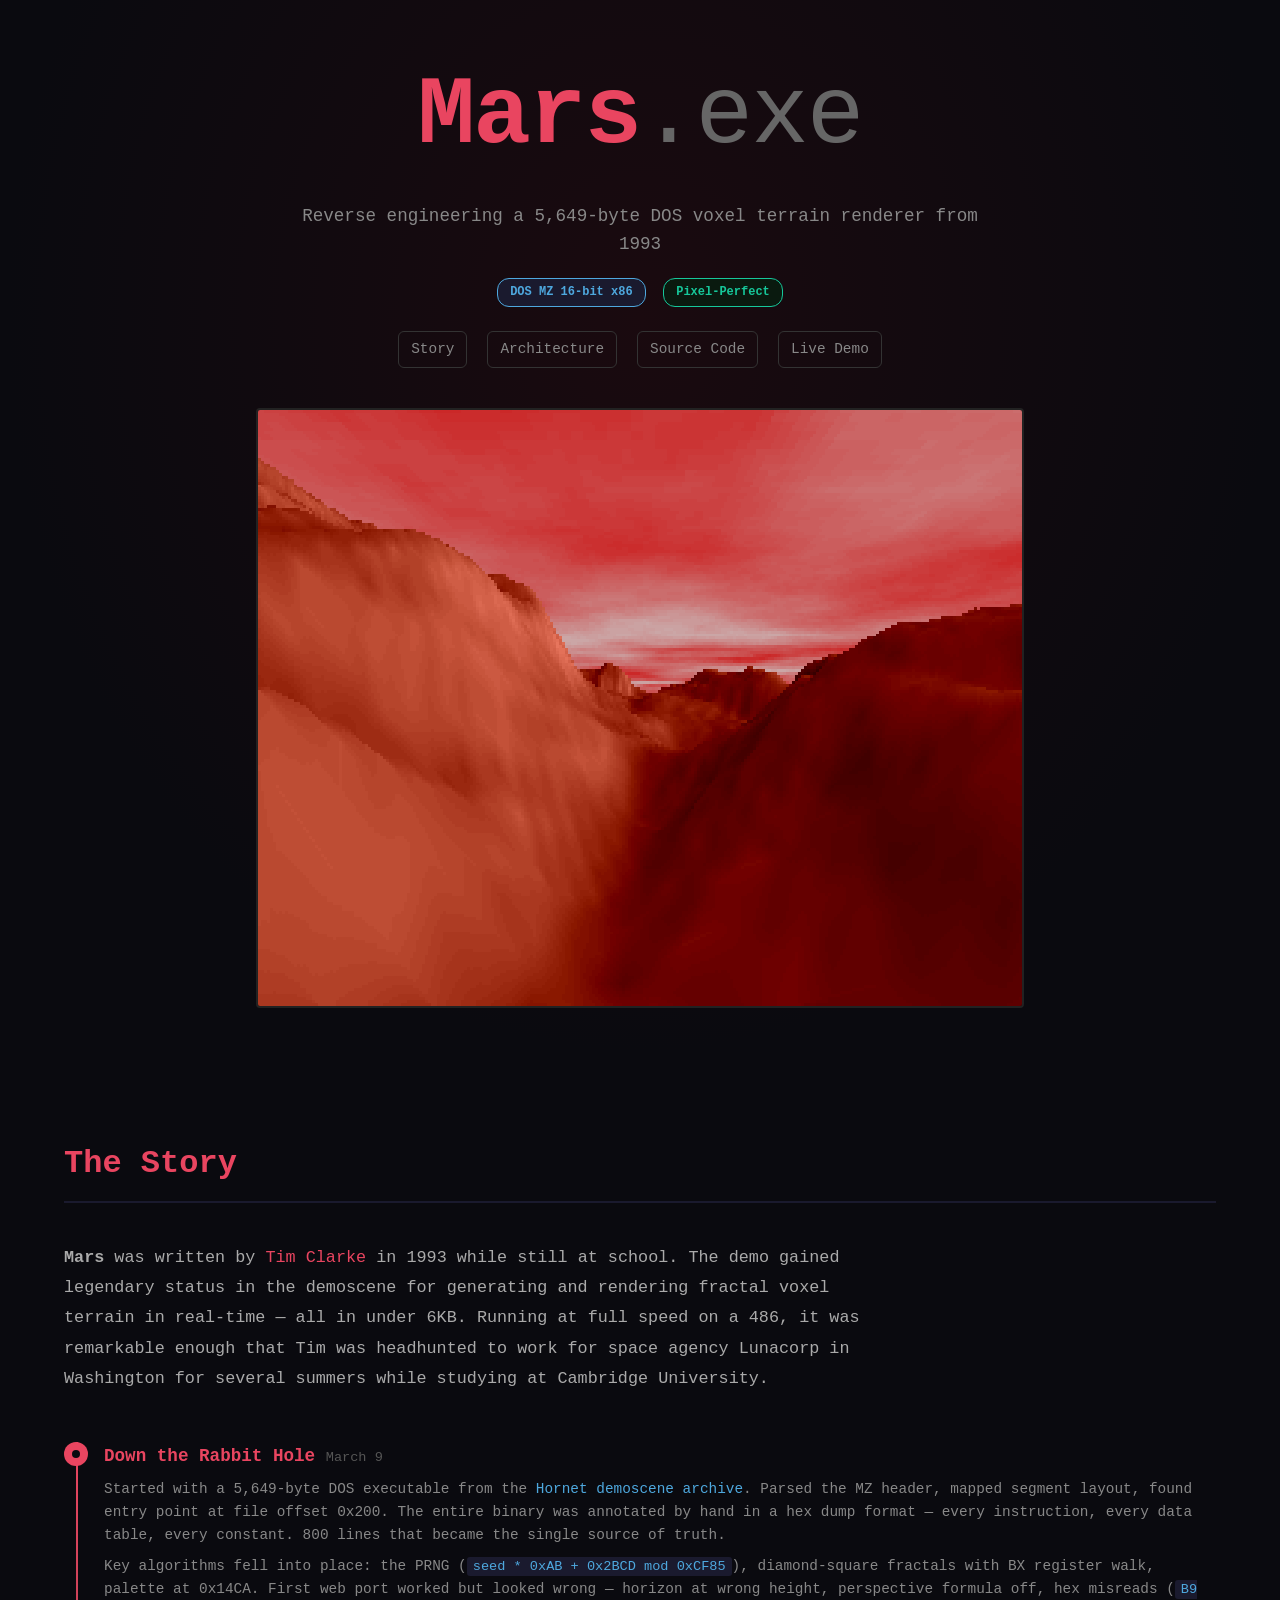
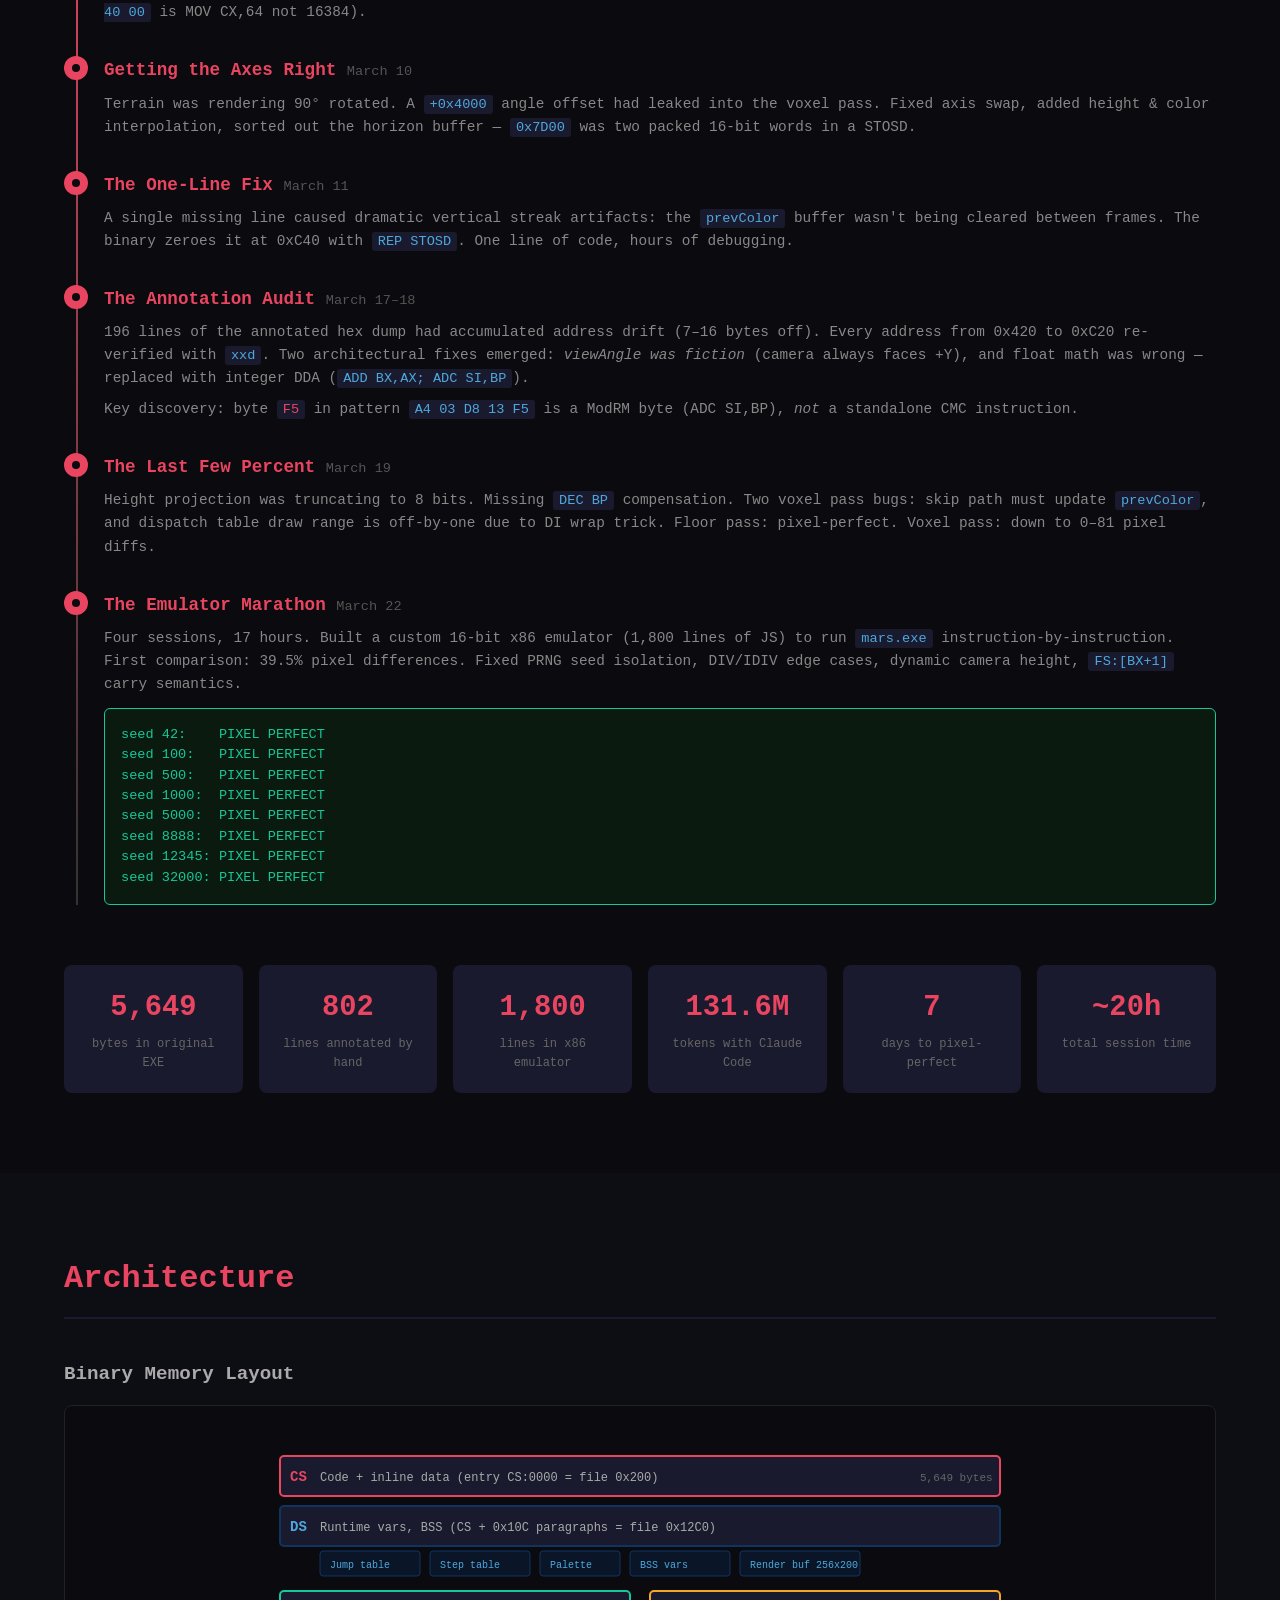
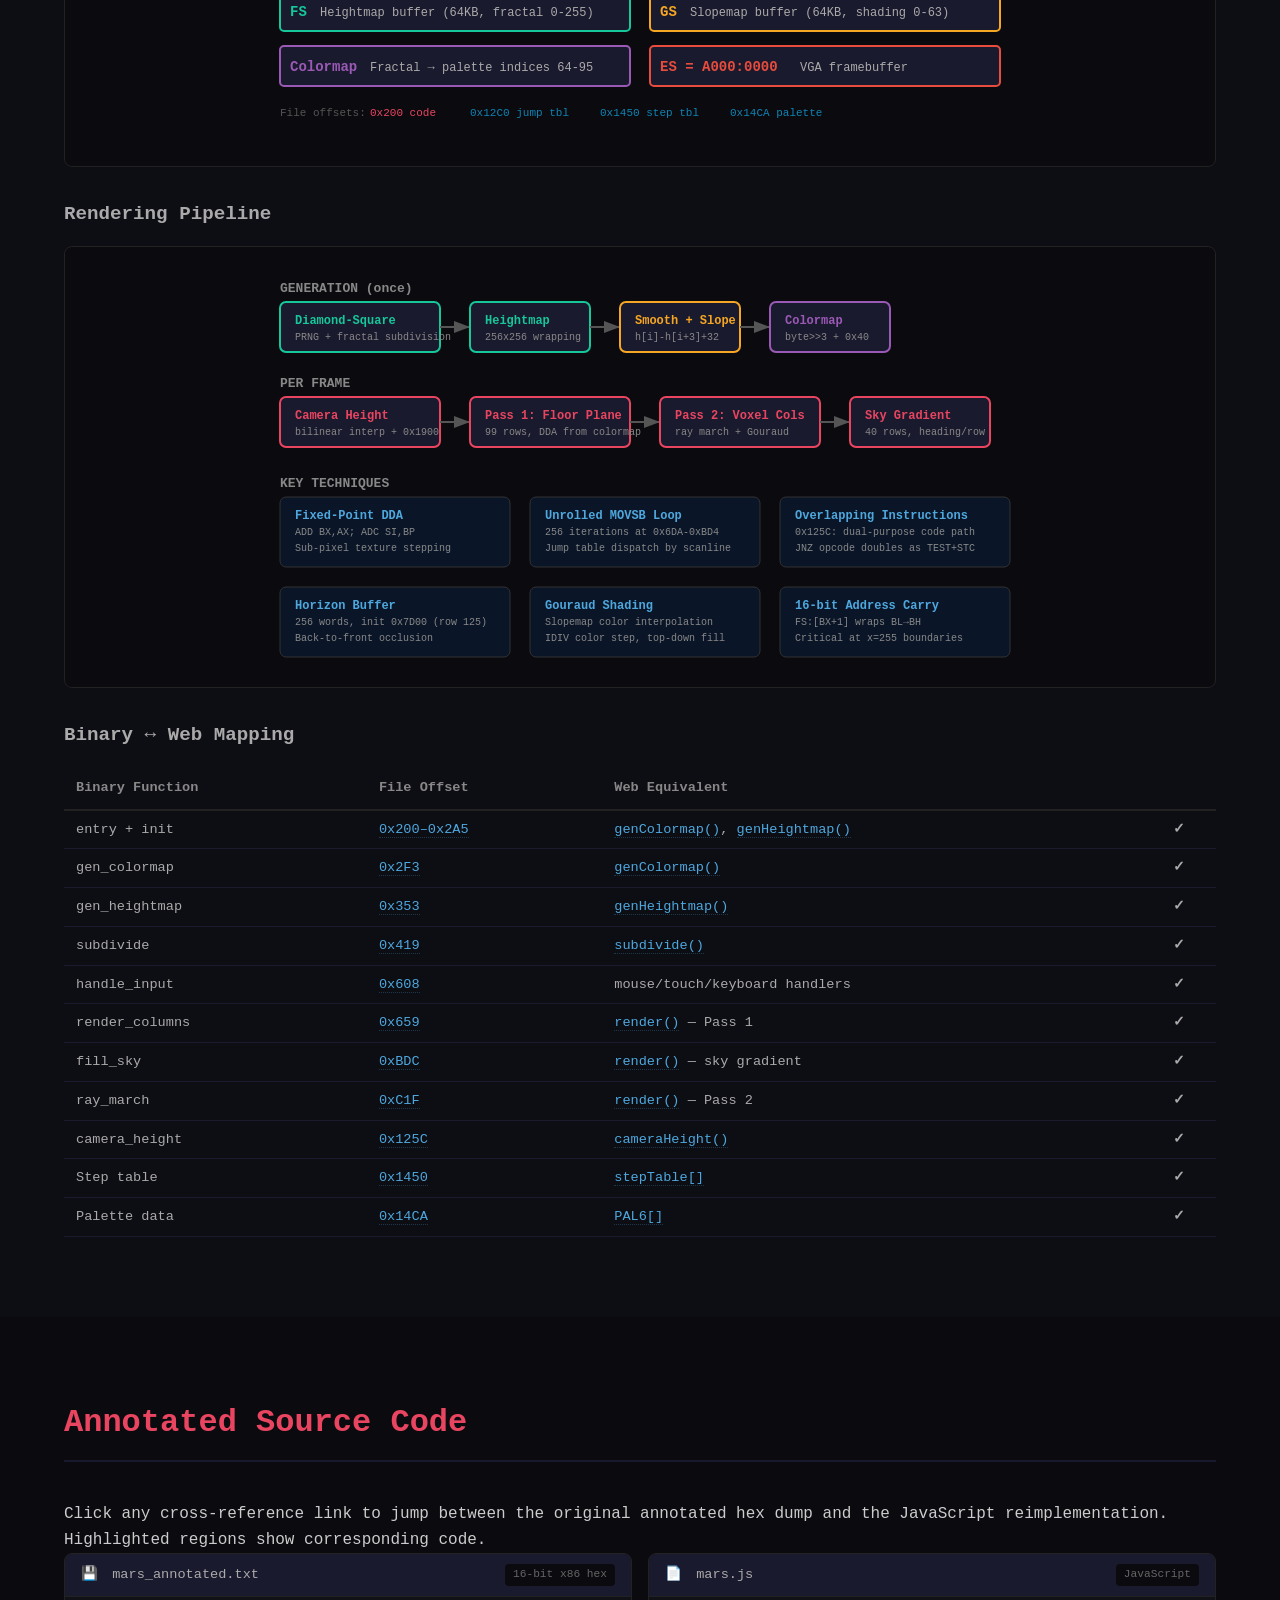
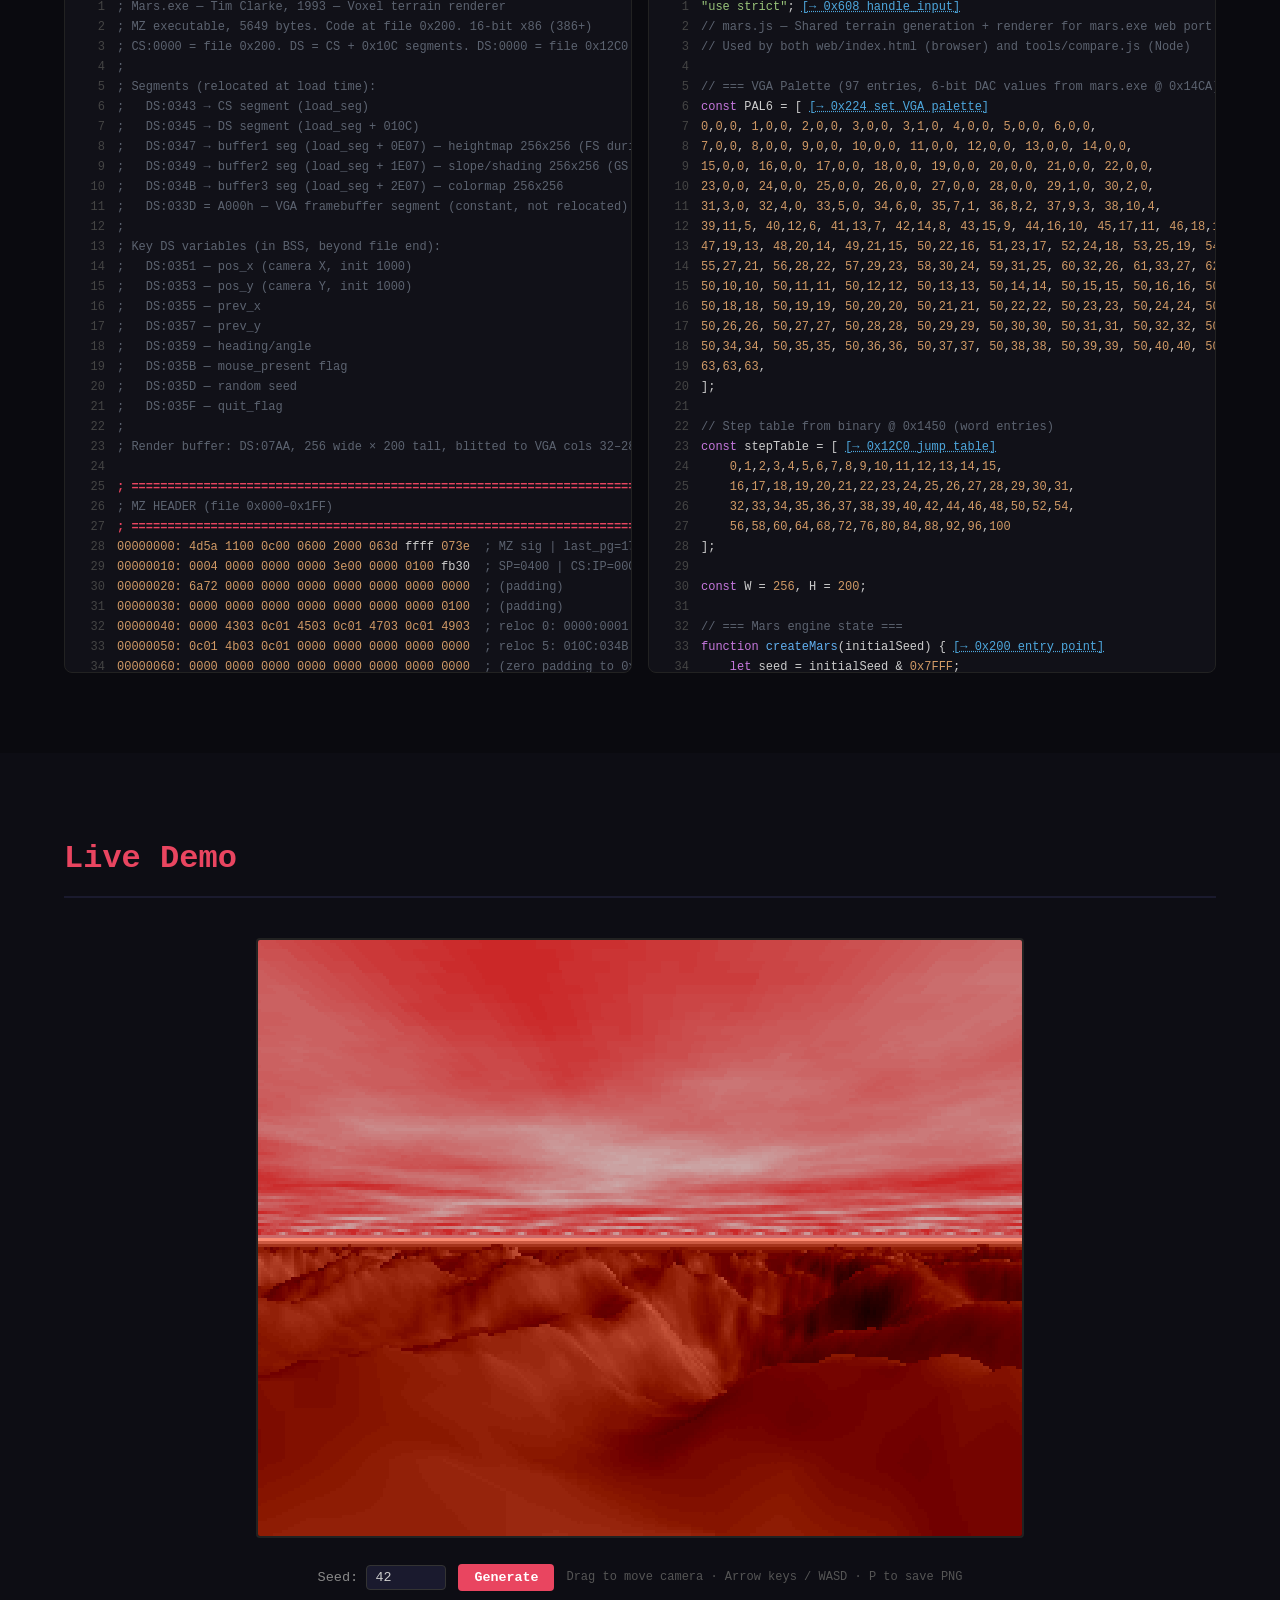
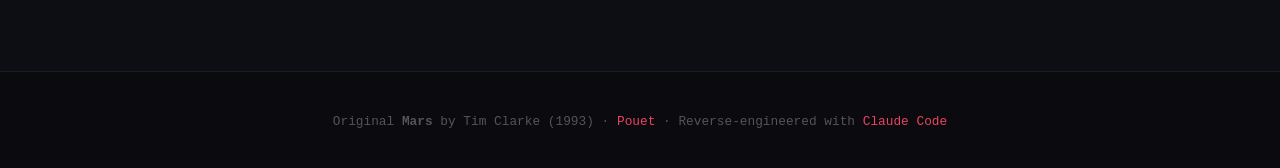
==== site/index.html @ 1be637ba "Add project website with story, architecture diagrams, and cross-referenced source viewer Includes h" ====
<!DOCTYPE html>
<html lang="en">
<head>
<meta charset="utf-8">
<meta name="viewport" content="width=device-width, initial-scale=1">
<title>Mars.exe — Reverse Engineering a 5KB DOS Voxel Renderer</title>
<link rel="stylesheet" href="style.css">
</head>
<body>

<!-- ═══════════════════════════════════════════════════════════════════════ -->
<!-- HERO                                                                    -->
<!-- ═══════════════════════════════════════════════════════════════════════ -->
<header class="hero">
  <div class="hero-inner">
    <h1>Mars<span class="exe">.exe</span></h1>
    <p class="subtitle">Reverse engineering a 5,649-byte DOS voxel terrain renderer from 1993</p>
    <p class="badges">
      <span class="badge badge-dos">DOS MZ 16-bit x86</span>
      <span class="badge badge-ok">Pixel-Perfect</span>
    </p>
    <nav class="hero-nav">
      <a href="#story">Story</a>
      <a href="#architecture">Architecture</a>
      <a href="#source">Source Code</a>
      <a href="#demo">Live Demo</a>
    </nav>
  </div>
  <div class="hero-demo">
    <canvas id="hero-canvas" width="256" height="200"></canvas>
  </div>
</header>

<!-- ═══════════════════════════════════════════════════════════════════════ -->
<!-- STORY                                                                   -->
<!-- ═══════════════════════════════════════════════════════════════════════ -->
<section id="story" class="section">
  <div class="container">
    <h2>The Story</h2>

    <div class="story-intro">
      <p><strong>Mars</strong> was written by <a href="https://www.pouet.net/prod.php?which=4662">Tim Clarke</a> in 1993 while still at school. The demo gained legendary status in the demoscene for generating and rendering fractal voxel terrain in real-time &mdash; all in under 6KB. Running at full speed on a 486, it was remarkable enough that Tim was headhunted to work for space agency Lunacorp in Washington for several summers while studying at Cambridge University.</p>
    </div>

    <div class="timeline">
      <div class="timeline-item">
        <div class="timeline-marker">Day 1</div>
        <div class="timeline-content">
          <h3>Down the Rabbit Hole <span class="date">March 9</span></h3>
          <p>Started with a 5,649-byte DOS executable from the <a href="https://files.scene.org/view/mirrors/hornet/demos/1994/m/mars.zip">Hornet demoscene archive</a>. Parsed the MZ header, mapped segment layout, found entry point at file offset 0x200. The entire binary was annotated by hand in a hex dump format &mdash; every instruction, every data table, every constant. 800 lines that became the single source of truth.</p>
          <p>Key algorithms fell into place: the PRNG (<code>seed * 0xAB + 0x2BCD mod 0xCF85</code>), diamond-square fractals with BX register walk, palette at 0x14CA. First web port worked but looked wrong &mdash; horizon at wrong height, perspective formula off, hex misreads (<code>B9 40 00</code> is MOV CX,64 not 16384).</p>
        </div>
      </div>

      <div class="timeline-item">
        <div class="timeline-marker">Day 2</div>
        <div class="timeline-content">
          <h3>Getting the Axes Right <span class="date">March 10</span></h3>
          <p>Terrain was rendering 90&deg; rotated. A <code>+0x4000</code> angle offset had leaked into the voxel pass. Fixed axis swap, added height &amp; color interpolation, sorted out the horizon buffer &mdash; <code>0x7D00</code> was two packed 16-bit words in a STOSD.</p>
        </div>
      </div>

      <div class="timeline-item">
        <div class="timeline-marker">Day 3</div>
        <div class="timeline-content">
          <h3>The One-Line Fix <span class="date">March 11</span></h3>
          <p>A single missing line caused dramatic vertical streak artifacts: the <code>prevColor</code> buffer wasn't being cleared between frames. The binary zeroes it at 0xC40 with <code>REP STOSD</code>. One line of code, hours of debugging.</p>
        </div>
      </div>

      <div class="timeline-item">
        <div class="timeline-marker">Days 4&ndash;5</div>
        <div class="timeline-content">
          <h3>The Annotation Audit <span class="date">March 17&ndash;18</span></h3>
          <p>196 lines of the annotated hex dump had accumulated address drift (7&ndash;16 bytes off). Every address from 0x420 to 0xC20 re-verified with <code>xxd</code>. Two architectural fixes emerged: <em>viewAngle was fiction</em> (camera always faces +Y), and float math was wrong &mdash; replaced with integer DDA (<code>ADD BX,AX; ADC SI,BP</code>).</p>
          <p>Key discovery: byte <code class="hl">F5</code> in pattern <code>A4 03 D8 13 F5</code> is a ModRM byte (ADC SI,BP), <em>not</em> a standalone CMC instruction.</p>
        </div>
      </div>

      <div class="timeline-item">
        <div class="timeline-marker">Day 6</div>
        <div class="timeline-content">
          <h3>The Last Few Percent <span class="date">March 19</span></h3>
          <p>Height projection was truncating to 8 bits. Missing <code>DEC BP</code> compensation. Two voxel pass bugs: skip path must update <code>prevColor</code>, and dispatch table draw range is off-by-one due to DI wrap trick. Floor pass: pixel-perfect. Voxel pass: down to 0&ndash;81 pixel diffs.</p>
        </div>
      </div>

      <div class="timeline-item">
        <div class="timeline-marker">Day 7</div>
        <div class="timeline-content">
          <h3>The Emulator Marathon <span class="date">March 22</span></h3>
          <p>Four sessions, 17 hours. Built a custom 16-bit x86 emulator (1,800 lines of JS) to run <code>mars.exe</code> instruction-by-instruction. First comparison: 39.5% pixel differences. Fixed PRNG seed isolation, DIV/IDIV edge cases, dynamic camera height, <code>FS:[BX+1]</code> carry semantics.</p>
          <div class="result-box">
            <pre>seed 42:    PIXEL PERFECT
seed 100:   PIXEL PERFECT
seed 500:   PIXEL PERFECT
seed 1000:  PIXEL PERFECT
seed 5000:  PIXEL PERFECT
seed 8888:  PIXEL PERFECT
seed 12345: PIXEL PERFECT
seed 32000: PIXEL PERFECT</pre>
          </div>
        </div>
      </div>
    </div>

    <div class="stats-grid">
      <div class="stat">
        <div class="stat-value">5,649</div>
        <div class="stat-label">bytes in original EXE</div>
      </div>
      <div class="stat">
        <div class="stat-value">802</div>
        <div class="stat-label">lines annotated by hand</div>
      </div>
      <div class="stat">
        <div class="stat-value">1,800</div>
        <div class="stat-label">lines in x86 emulator</div>
      </div>
      <div class="stat">
        <div class="stat-value">131.6M</div>
        <div class="stat-label">tokens with Claude Code</div>
      </div>
      <div class="stat">
        <div class="stat-value">7</div>
        <div class="stat-label">days to pixel-perfect</div>
      </div>
      <div class="stat">
        <div class="stat-value">~20h</div>
        <div class="stat-label">total session time</div>
      </div>
    </div>
  </div>
</section>

<!-- ═══════════════════════════════════════════════════════════════════════ -->
<!-- ARCHITECTURE                                                            -->
<!-- ═══════════════════════════════════════════════════════════════════════ -->
<section id="architecture" class="section section-dark">
  <div class="container">
    <h2>Architecture</h2>

    <!-- Memory layout diagram -->
    <h3>Binary Memory Layout</h3>
    <div class="diagram-wrap">
      <svg viewBox="0 0 800 320" class="diagram" xmlns="http://www.w3.org/2000/svg">
        <!-- Background -->
        <rect x="0" y="0" width="800" height="320" fill="none"/>

        <!-- Segments -->
        <rect x="40" y="30" width="720" height="40" rx="4" fill="#1a1a2e" stroke="#e94560" stroke-width="2"/>
        <text x="50" y="55" fill="#e94560" font-size="14" font-weight="bold">CS</text>
        <text x="80" y="55" fill="#aaa" font-size="12">Code + inline data (entry CS:0000 = file 0x200)</text>
        <text x="680" y="55" fill="#666" font-size="11">5,649 bytes</text>

        <rect x="40" y="80" width="720" height="40" rx="4" fill="#1a1a2e" stroke="#0f3460" stroke-width="2"/>
        <text x="50" y="105" fill="#4ea8de" font-size="14" font-weight="bold">DS</text>
        <text x="80" y="105" fill="#aaa" font-size="12">Runtime vars, BSS (CS + 0x10C paragraphs = file 0x12C0)</text>

        <!-- DS sub-regions -->
        <rect x="80" y="125" width="100" height="25" rx="3" fill="#0a1628" stroke="#0f3460" stroke-width="1"/>
        <text x="90" y="142" fill="#4ea8de" font-size="10">Jump table</text>
        <rect x="190" y="125" width="100" height="25" rx="3" fill="#0a1628" stroke="#0f3460" stroke-width="1"/>
        <text x="200" y="142" fill="#4ea8de" font-size="10">Step table</text>
        <rect x="300" y="125" width="80" height="25" rx="3" fill="#0a1628" stroke="#0f3460" stroke-width="1"/>
        <text x="310" y="142" fill="#4ea8de" font-size="10">Palette</text>
        <rect x="390" y="125" width="100" height="25" rx="3" fill="#0a1628" stroke="#0f3460" stroke-width="1"/>
        <text x="400" y="142" fill="#4ea8de" font-size="10">BSS vars</text>
        <rect x="500" y="125" width="120" height="25" rx="3" fill="#0a1628" stroke="#0f3460" stroke-width="1"/>
        <text x="510" y="142" fill="#4ea8de" font-size="10">Render buf 256x200</text>

        <rect x="40" y="165" width="350" height="40" rx="4" fill="#1a1a2e" stroke="#16c79a" stroke-width="2"/>
        <text x="50" y="190" fill="#16c79a" font-size="14" font-weight="bold">FS</text>
        <text x="80" y="190" fill="#aaa" font-size="12">Heightmap buffer (64KB, fractal 0-255)</text>

        <rect x="410" y="165" width="350" height="40" rx="4" fill="#1a1a2e" stroke="#f5a623" stroke-width="2"/>
        <text x="420" y="190" fill="#f5a623" font-size="14" font-weight="bold">GS</text>
        <text x="450" y="190" fill="#aaa" font-size="12">Slopemap buffer (64KB, shading 0-63)</text>

        <rect x="40" y="220" width="350" height="40" rx="4" fill="#1a1a2e" stroke="#9b59b6" stroke-width="2"/>
        <text x="50" y="245" fill="#9b59b6" font-size="14" font-weight="bold">Colormap</text>
        <text x="130" y="245" fill="#aaa" font-size="12">Fractal &rarr; palette indices 64-95</text>

        <rect x="410" y="220" width="350" height="40" rx="4" fill="#1a1a2e" stroke="#e74c3c" stroke-width="2"/>
        <text x="420" y="245" fill="#e74c3c" font-size="14" font-weight="bold">ES = A000:0000</text>
        <text x="560" y="245" fill="#aaa" font-size="12">VGA framebuffer</text>

        <!-- File offsets -->
        <text x="40" y="290" fill="#555" font-size="11">File offsets:</text>
        <text x="130" y="290" fill="#e94560" font-size="11">0x200 code</text>
        <text x="230" y="290" fill="#0f84b4" font-size="11">0x12C0 jump tbl</text>
        <text x="360" y="290" fill="#0f84b4" font-size="11">0x1450 step tbl</text>
        <text x="490" y="290" fill="#0f84b4" font-size="11">0x14CA palette</text>
      </svg>
    </div>

    <!-- Rendering pipeline -->
    <h3>Rendering Pipeline</h3>
    <div class="diagram-wrap">
      <svg viewBox="0 0 800 400" class="diagram" xmlns="http://www.w3.org/2000/svg">
        <!-- Generation phase -->
        <text x="40" y="25" fill="#888" font-size="13" font-weight="bold">GENERATION (once)</text>

        <rect x="40" y="35" width="160" height="50" rx="6" fill="#1a1a2e" stroke="#16c79a" stroke-width="2"/>
        <text x="55" y="57" fill="#16c79a" font-size="12" font-weight="bold">Diamond-Square</text>
        <text x="55" y="73" fill="#888" font-size="10">PRNG + fractal subdivision</text>

        <line x1="200" y1="60" x2="230" y2="60" stroke="#555" stroke-width="2" marker-end="url(#arrow)"/>

        <rect x="230" y="35" width="120" height="50" rx="6" fill="#1a1a2e" stroke="#16c79a" stroke-width="2"/>
        <text x="245" y="57" fill="#16c79a" font-size="12" font-weight="bold">Heightmap</text>
        <text x="245" y="73" fill="#888" font-size="10">256x256 wrapping</text>

        <line x1="350" y1="60" x2="380" y2="60" stroke="#555" stroke-width="2" marker-end="url(#arrow)"/>

        <rect x="380" y="35" width="120" height="50" rx="6" fill="#1a1a2e" stroke="#f5a623" stroke-width="2"/>
        <text x="395" y="57" fill="#f5a623" font-size="12" font-weight="bold">Smooth + Slope</text>
        <text x="395" y="73" fill="#888" font-size="10">h[i]-h[i+3]+32</text>

        <line x1="500" y1="60" x2="530" y2="60" stroke="#555" stroke-width="2" marker-end="url(#arrow)"/>

        <rect x="530" y="35" width="120" height="50" rx="6" fill="#1a1a2e" stroke="#9b59b6" stroke-width="2"/>
        <text x="545" y="57" fill="#9b59b6" font-size="12" font-weight="bold">Colormap</text>
        <text x="545" y="73" fill="#888" font-size="10">byte>>3 + 0x40</text>

        <!-- Per-frame phase -->
        <text x="40" y="120" fill="#888" font-size="13" font-weight="bold">PER FRAME</text>

        <!-- Camera height -->
        <rect x="40" y="130" width="160" height="50" rx="6" fill="#1a1a2e" stroke="#e94560" stroke-width="2"/>
        <a href="#src-exe-0x125C"><text x="55" y="152" fill="#e94560" font-size="12" font-weight="bold">Camera Height</text></a>
        <text x="55" y="168" fill="#888" font-size="10">bilinear interp + 0x1900</text>

        <line x1="200" y1="155" x2="230" y2="155" stroke="#555" stroke-width="2" marker-end="url(#arrow)"/>

        <!-- Pass 1 -->
        <rect x="230" y="130" width="160" height="50" rx="6" fill="#1a1a2e" stroke="#e94560" stroke-width="2"/>
        <a href="#src-exe-0x659"><text x="245" y="152" fill="#e94560" font-size="12" font-weight="bold">Pass 1: Floor Plane</text></a>
        <text x="245" y="168" fill="#888" font-size="10">99 rows, DDA from colormap</text>

        <line x1="390" y1="155" x2="420" y2="155" stroke="#555" stroke-width="2" marker-end="url(#arrow)"/>

        <!-- Pass 2 -->
        <rect x="420" y="130" width="160" height="50" rx="6" fill="#1a1a2e" stroke="#e94560" stroke-width="2"/>
        <a href="#src-exe-0xC1F"><text x="435" y="152" fill="#e94560" font-size="12" font-weight="bold">Pass 2: Voxel Cols</text></a>
        <text x="435" y="168" fill="#888" font-size="10">ray march + Gouraud</text>

        <line x1="580" y1="155" x2="610" y2="155" stroke="#555" stroke-width="2" marker-end="url(#arrow)"/>

        <!-- Sky -->
        <rect x="610" y="130" width="140" height="50" rx="6" fill="#1a1a2e" stroke="#e94560" stroke-width="2"/>
        <a href="#src-exe-0xBDC"><text x="625" y="152" fill="#e94560" font-size="12" font-weight="bold">Sky Gradient</text></a>
        <text x="625" y="168" fill="#888" font-size="10">40 rows, heading/row</text>

        <!-- Detail boxes -->
        <text x="40" y="220" fill="#888" font-size="13" font-weight="bold">KEY TECHNIQUES</text>

        <rect x="40" y="230" width="230" height="70" rx="6" fill="#0a1628" stroke="#333" stroke-width="1"/>
        <text x="55" y="252" fill="#4ea8de" font-size="12" font-weight="bold">Fixed-Point DDA</text>
        <text x="55" y="268" fill="#888" font-size="10">ADD BX,AX; ADC SI,BP</text>
        <text x="55" y="284" fill="#888" font-size="10">Sub-pixel texture stepping</text>

        <rect x="290" y="230" width="230" height="70" rx="6" fill="#0a1628" stroke="#333" stroke-width="1"/>
        <text x="305" y="252" fill="#4ea8de" font-size="12" font-weight="bold">Unrolled MOVSB Loop</text>
        <text x="305" y="268" fill="#888" font-size="10">256 iterations at 0x6DA-0xBD4</text>
        <text x="305" y="284" fill="#888" font-size="10">Jump table dispatch by scanline</text>

        <rect x="540" y="230" width="230" height="70" rx="6" fill="#0a1628" stroke="#333" stroke-width="1"/>
        <text x="555" y="252" fill="#4ea8de" font-size="12" font-weight="bold">Overlapping Instructions</text>
        <text x="555" y="268" fill="#888" font-size="10">0x125C: dual-purpose code path</text>
        <text x="555" y="284" fill="#888" font-size="10">JNZ opcode doubles as TEST+STC</text>

        <rect x="40" y="320" width="230" height="70" rx="6" fill="#0a1628" stroke="#333" stroke-width="1"/>
        <text x="55" y="342" fill="#4ea8de" font-size="12" font-weight="bold">Horizon Buffer</text>
        <text x="55" y="358" fill="#888" font-size="10">256 words, init 0x7D00 (row 125)</text>
        <text x="55" y="374" fill="#888" font-size="10">Back-to-front occlusion</text>

        <rect x="290" y="320" width="230" height="70" rx="6" fill="#0a1628" stroke="#333" stroke-width="1"/>
        <text x="305" y="342" fill="#4ea8de" font-size="12" font-weight="bold">Gouraud Shading</text>
        <text x="305" y="358" fill="#888" font-size="10">Slopemap color interpolation</text>
        <text x="305" y="374" fill="#888" font-size="10">IDIV color step, top-down fill</text>

        <rect x="540" y="320" width="230" height="70" rx="6" fill="#0a1628" stroke="#333" stroke-width="1"/>
        <text x="555" y="342" fill="#4ea8de" font-size="12" font-weight="bold">16-bit Address Carry</text>
        <text x="555" y="358" fill="#888" font-size="10">FS:[BX+1] wraps BL&rarr;BH</text>
        <text x="555" y="374" fill="#888" font-size="10">Critical at x=255 boundaries</text>

        <!-- Arrow marker -->
        <defs>
          <marker id="arrow" markerWidth="8" markerHeight="6" refX="8" refY="3" orient="auto">
            <path d="M0,0 L8,3 L0,6" fill="#555"/>
          </marker>
        </defs>
      </svg>
    </div>

    <!-- Binary/Web mapping table -->
    <h3>Binary &harr; Web Mapping</h3>
    <table class="mapping-table">
      <thead>
        <tr><th>Binary Function</th><th>File Offset</th><th>Web Equivalent</th><th></th></tr>
      </thead>
      <tbody>
        <tr>
          <td>entry + init</td>
          <td><a href="#src-exe-0x200" class="xref">0x200&ndash;0x2A5</a></td>
          <td><a href="#src-js-genColormap" class="xref">genColormap()</a>, <a href="#src-js-genHeightmap" class="xref">genHeightmap()</a></td>
          <td class="match">&#10003;</td>
        </tr>
        <tr>
          <td>gen_colormap</td>
          <td><a href="#src-exe-0x2F3" class="xref">0x2F3</a></td>
          <td><a href="#src-js-genColormap" class="xref">genColormap()</a></td>
          <td class="match">&#10003;</td>
        </tr>
        <tr>
          <td>gen_heightmap</td>
          <td><a href="#src-exe-0x353" class="xref">0x353</a></td>
          <td><a href="#src-js-genHeightmap" class="xref">genHeightmap()</a></td>
          <td class="match">&#10003;</td>
        </tr>
        <tr>
          <td>subdivide</td>
          <td><a href="#src-exe-0x419" class="xref">0x419</a></td>
          <td><a href="#src-js-subdivide" class="xref">subdivide()</a></td>
          <td class="match">&#10003;</td>
        </tr>
        <tr>
          <td>handle_input</td>
          <td><a href="#src-exe-0x608" class="xref">0x608</a></td>
          <td>mouse/touch/keyboard handlers</td>
          <td class="match">&#10003;</td>
        </tr>
        <tr>
          <td>render_columns</td>
          <td><a href="#src-exe-0x659" class="xref">0x659</a></td>
          <td><a href="#src-js-render" class="xref">render()</a> &mdash; Pass 1</td>
          <td class="match">&#10003;</td>
        </tr>
        <tr>
          <td>fill_sky</td>
          <td><a href="#src-exe-0xBDC" class="xref">0xBDC</a></td>
          <td><a href="#src-js-render" class="xref">render()</a> &mdash; sky gradient</td>
          <td class="match">&#10003;</td>
        </tr>
        <tr>
          <td>ray_march</td>
          <td><a href="#src-exe-0xC1F" class="xref">0xC1F</a></td>
          <td><a href="#src-js-render" class="xref">render()</a> &mdash; Pass 2</td>
          <td class="match">&#10003;</td>
        </tr>
        <tr>
          <td>camera_height</td>
          <td><a href="#src-exe-0x125C" class="xref">0x125C</a></td>
          <td><a href="#src-js-cameraHeight" class="xref">cameraHeight()</a></td>
          <td class="match">&#10003;</td>
        </tr>
        <tr>
          <td>Step table</td>
          <td><a href="#src-exe-0x1450" class="xref">0x1450</a></td>
          <td><a href="#src-js-stepTable" class="xref">stepTable[]</a></td>
          <td class="match">&#10003;</td>
        </tr>
        <tr>
          <td>Palette data</td>
          <td><a href="#src-exe-0x14CA" class="xref">0x14CA</a></td>
          <td><a href="#src-js-PAL6" class="xref">PAL6[]</a></td>
          <td class="match">&#10003;</td>
        </tr>
      </tbody>
    </table>
  </div>
</section>

<!-- ═══════════════════════════════════════════════════════════════════════ -->
<!-- SOURCE CODE                                                             -->
<!-- ═══════════════════════════════════════════════════════════════════════ -->
<section id="source" class="section">
  <div class="container">
    <h2>Annotated Source Code</h2>
    <p class="source-intro">Click any cross-reference link to jump between the original annotated hex dump and the JavaScript reimplementation. Highlighted regions show corresponding code.</p>

    <div class="source-panels">
      <!-- Left: EXE hex dump -->
      <div class="source-panel" id="panel-exe">
        <div class="panel-header">
          <span class="panel-icon">&#x1F4BE;</span> mars_annotated.txt
          <span class="panel-tag">16-bit x86 hex</span>
        </div>
        <div class="panel-body" id="exe-source">
          <!-- Populated by JS -->
          <div class="loading">Loading annotated hex dump...</div>
        </div>
      </div>

      <!-- Right: JS source -->
      <div class="source-panel" id="panel-js">
        <div class="panel-header">
          <span class="panel-icon">&#x1F4C4;</span> mars.js
          <span class="panel-tag">JavaScript</span>
        </div>
        <div class="panel-body" id="js-source">
          <!-- Populated by JS -->
          <div class="loading">Loading JavaScript source...</div>
        </div>
      </div>
    </div>
  </div>
</section>

<!-- ═══════════════════════════════════════════════════════════════════════ -->
<!-- LIVE DEMO                                                               -->
<!-- ═══════════════════════════════════════════════════════════════════════ -->
<section id="demo" class="section section-dark">
  <div class="container">
    <h2>Live Demo</h2>
    <div class="demo-wrap">
      <canvas id="demo-canvas" width="256" height="200"></canvas>
      <div class="demo-controls">
        <label>Seed: <input type="number" id="seed-input" value="42" min="0" max="32767"></label>
        <button id="seed-btn">Generate</button>
        <span class="demo-hint">Drag to move camera &middot; Arrow keys / WASD &middot; P to save PNG</span>
      </div>
    </div>
  </div>
</section>

<!-- ═══════════════════════════════════════════════════════════════════════ -->
<!-- FOOTER                                                                  -->
<!-- ═══════════════════════════════════════════════════════════════════════ -->
<footer>
  <div class="container">
    <p>Original <strong>Mars</strong> by Tim Clarke (1993) &middot; <a href="https://www.pouet.net/prod.php?which=4662">Pouet</a> &middot; Reverse-engineered with <a href="https://claude.com/claude-code">Claude Code</a></p>
  </div>
</footer>

<script src="../web/mars.js"></script>
<script src="site.js"></script>
</body>
</html>
---- site/style.css ----
/* === Reset & base === */
*, *::before, *::after { box-sizing: border-box; margin: 0; padding: 0; }
html { scroll-behavior: smooth; }
body {
  font-family: 'SF Mono', 'Cascadia Code', 'Fira Code', 'Consolas', monospace;
  background: #0a0a0f;
  color: #ccc;
  line-height: 1.6;
}
a { color: #4ea8de; text-decoration: none; }
a:hover { text-decoration: underline; }
.container { max-width: 1200px; margin: 0 auto; padding: 0 24px; }

/* === Hero === */
.hero {
  min-height: 100vh;
  display: flex;
  flex-direction: column;
  align-items: center;
  justify-content: center;
  text-align: center;
  background: radial-gradient(ellipse at 50% 30%, #1a0a0f 0%, #0a0a0f 70%);
  padding: 40px 24px;
}
.hero-inner { max-width: 700px; }
.hero h1 {
  font-size: clamp(3rem, 8vw, 6rem);
  color: #e94560;
  letter-spacing: -2px;
  margin-bottom: 8px;
}
.hero .exe { color: #666; font-weight: 400; }
.subtitle { font-size: 1.1rem; color: #888; margin-bottom: 20px; }
.badges { margin-bottom: 24px; }
.badge {
  display: inline-block;
  padding: 4px 12px;
  border-radius: 12px;
  font-size: 0.75rem;
  font-weight: 600;
  margin: 0 4px;
}
.badge-dos { background: #1a1a2e; border: 1px solid #4ea8de; color: #4ea8de; }
.badge-ok { background: #0a1a0f; border: 1px solid #16c79a; color: #16c79a; }
.hero-nav { display: flex; gap: 20px; justify-content: center; flex-wrap: wrap; }
.hero-nav a {
  color: #888;
  font-size: 0.9rem;
  padding: 6px 12px;
  border: 1px solid #333;
  border-radius: 6px;
  transition: all 0.2s;
}
.hero-nav a:hover { color: #e94560; border-color: #e94560; text-decoration: none; }
.hero-demo {
  margin-top: 40px;
}
.hero-demo canvas, #demo-canvas {
  image-rendering: pixelated;
  image-rendering: crisp-edges;
  border: 2px solid #222;
  border-radius: 4px;
  cursor: grab;
  width: 768px;
  height: 600px;
  max-width: 90vw;
  max-height: 60vw;
}
.hero-demo canvas:active, #demo-canvas:active { cursor: grabbing; }

/* === Sections === */
.section { padding: 80px 0; }
.section-dark { background: #0d0d14; }
.section h2 {
  font-size: 2rem;
  color: #e94560;
  margin-bottom: 40px;
  padding-bottom: 12px;
  border-bottom: 2px solid #1a1a2e;
}
.section h3 {
  font-size: 1.2rem;
  color: #aaa;
  margin: 32px 0 16px;
}

/* === Story === */
.story-intro {
  font-size: 1.05rem;
  color: #aaa;
  max-width: 800px;
  margin-bottom: 48px;
  line-height: 1.8;
}
.story-intro a { color: #e94560; }

/* === Timeline === */
.timeline { position: relative; padding-left: 40px; margin-bottom: 60px; }
.timeline::before {
  content: '';
  position: absolute;
  left: 12px;
  top: 0;
  bottom: 0;
  width: 2px;
  background: linear-gradient(180deg, #e94560 0%, #333 100%);
}
.timeline-item { position: relative; margin-bottom: 32px; }
.timeline-marker {
  position: absolute;
  left: -40px;
  top: 0;
  width: 24px;
  height: 24px;
  background: #e94560;
  border-radius: 50%;
  display: flex;
  align-items: center;
  justify-content: center;
  font-size: 0;
}
.timeline-marker::after {
  content: '';
  width: 8px;
  height: 8px;
  background: #0a0a0f;
  border-radius: 50%;
}
.timeline-content h3 {
  color: #e94560;
  margin: 0 0 8px;
  font-size: 1.1rem;
}
.timeline-content h3 .date { color: #555; font-weight: 400; font-size: 0.85rem; }
.timeline-content p { color: #888; margin-bottom: 8px; font-size: 0.9rem; }
.timeline-content code {
  background: #1a1a2e;
  padding: 2px 6px;
  border-radius: 3px;
  color: #4ea8de;
  font-size: 0.85rem;
}
.timeline-content code.hl { color: #e94560; }
.result-box {
  background: #0a1a0f;
  border: 1px solid #16c79a;
  border-radius: 6px;
  padding: 16px;
  margin-top: 12px;
}
.result-box pre { color: #16c79a; font-size: 0.85rem; line-height: 1.5; }

/* === Stats === */
.stats-grid {
  display: grid;
  grid-template-columns: repeat(auto-fit, minmax(140px, 1fr));
  gap: 16px;
}
.stat {
  background: #1a1a2e;
  border-radius: 8px;
  padding: 20px;
  text-align: center;
}
.stat-value { font-size: 1.8rem; color: #e94560; font-weight: 700; }
.stat-label { font-size: 0.75rem; color: #666; margin-top: 4px; }

/* === Diagrams === */
.diagram-wrap {
  background: #0a0a0f;
  border: 1px solid #222;
  border-radius: 8px;
  padding: 20px;
  overflow-x: auto;
  margin-bottom: 24px;
}
.diagram { width: 100%; max-width: 800px; margin: 0 auto; display: block; }
.diagram text { font-family: inherit; }
.diagram a text:hover { fill: #fff !important; }

/* === Mapping table === */
.mapping-table {
  width: 100%;
  border-collapse: collapse;
  font-size: 0.85rem;
}
.mapping-table th {
  text-align: left;
  color: #888;
  padding: 10px 12px;
  border-bottom: 2px solid #222;
  font-weight: 600;
}
.mapping-table td {
  padding: 8px 12px;
  border-bottom: 1px solid #1a1a2e;
  color: #aaa;
}
.mapping-table tr:hover td { background: #111118; }
.xref {
  color: #4ea8de;
  cursor: pointer;
  border-bottom: 1px dotted #4ea8de44;
}
.xref:hover { color: #e94560; border-color: #e94560; }
.match { color: #16c79a; text-align: center; font-weight: bold; }

/* === Source panels === */
.source-panels {
  display: grid;
  grid-template-columns: 1fr 1fr;
  gap: 16px;
  height: 80vh;
  min-height: 500px;
}
@media (max-width: 900px) {
  .source-panels { grid-template-columns: 1fr; height: auto; }
  .source-panel { height: 50vh; }
}
.source-panel {
  background: #111118;
  border: 1px solid #222;
  border-radius: 8px;
  display: flex;
  flex-direction: column;
  overflow: hidden;
}
.panel-header {
  background: #1a1a2e;
  padding: 10px 16px;
  font-size: 0.85rem;
  color: #aaa;
  border-bottom: 1px solid #222;
  flex-shrink: 0;
}
.panel-icon { margin-right: 6px; }
.panel-tag {
  float: right;
  background: #0a0a0f;
  padding: 2px 8px;
  border-radius: 4px;
  font-size: 0.7rem;
  color: #666;
}
.panel-body {
  flex: 1;
  overflow-y: auto;
  padding: 0;
  font-size: 0.75rem;
  line-height: 1.5;
}
.panel-body::-webkit-scrollbar { width: 8px; }
.panel-body::-webkit-scrollbar-track { background: #111118; }
.panel-body::-webkit-scrollbar-thumb { background: #333; border-radius: 4px; }

.source-line {
  display: flex;
  padding: 1px 12px;
  white-space: pre;
  font-family: inherit;
  transition: background 0.15s;
}
.source-line:hover { background: #1a1a2e; }
.source-line.highlight { background: #2a1520; }
.source-line.highlight-target { background: #1a2a35; animation: flash 1.5s ease-out; }
@keyframes flash {
  0% { background: #2a4a5a; }
  100% { background: #1a2a35; }
}
.line-num {
  color: #444;
  min-width: 40px;
  text-align: right;
  padding-right: 12px;
  user-select: none;
  flex-shrink: 0;
}
.line-content { flex: 1; }
.line-content .kw { color: #c678dd; }
.line-content .fn { color: #61afef; }
.line-content .str { color: #98c379; }
.line-content .num { color: #d19a66; }
.line-content .cmt { color: #5c6370; }
.line-content .op { color: #56b6c2; }
.line-content .reg { color: #e06c75; }
.line-content .hex { color: #d19a66; }
.line-content .lbl { color: #e94560; font-weight: bold; }
.line-content .xref-link {
  color: #4ea8de;
  cursor: pointer;
  text-decoration: underline;
  text-decoration-style: dotted;
}
.line-content .xref-link:hover { color: #e94560; }

.loading { padding: 40px; color: #555; text-align: center; }

/* === Demo === */
.demo-wrap { text-align: center; }
.demo-controls {
  margin-top: 16px;
  display: flex;
  gap: 12px;
  align-items: center;
  justify-content: center;
  flex-wrap: wrap;
}
.demo-controls label { color: #888; font-size: 0.85rem; }
.demo-controls input {
  background: #1a1a2e;
  border: 1px solid #333;
  color: #ccc;
  padding: 4px 8px;
  border-radius: 4px;
  width: 80px;
  font-family: inherit;
}
.demo-controls button {
  background: #e94560;
  color: #fff;
  border: none;
  padding: 6px 16px;
  border-radius: 4px;
  cursor: pointer;
  font-family: inherit;
  font-weight: 600;
}
.demo-controls button:hover { background: #c23652; }
.demo-hint { color: #555; font-size: 0.75rem; }

/* === Footer === */
footer {
  padding: 40px 0;
  text-align: center;
  color: #555;
  font-size: 0.8rem;
  border-top: 1px solid #1a1a2e;
}
footer a { color: #e94560; }
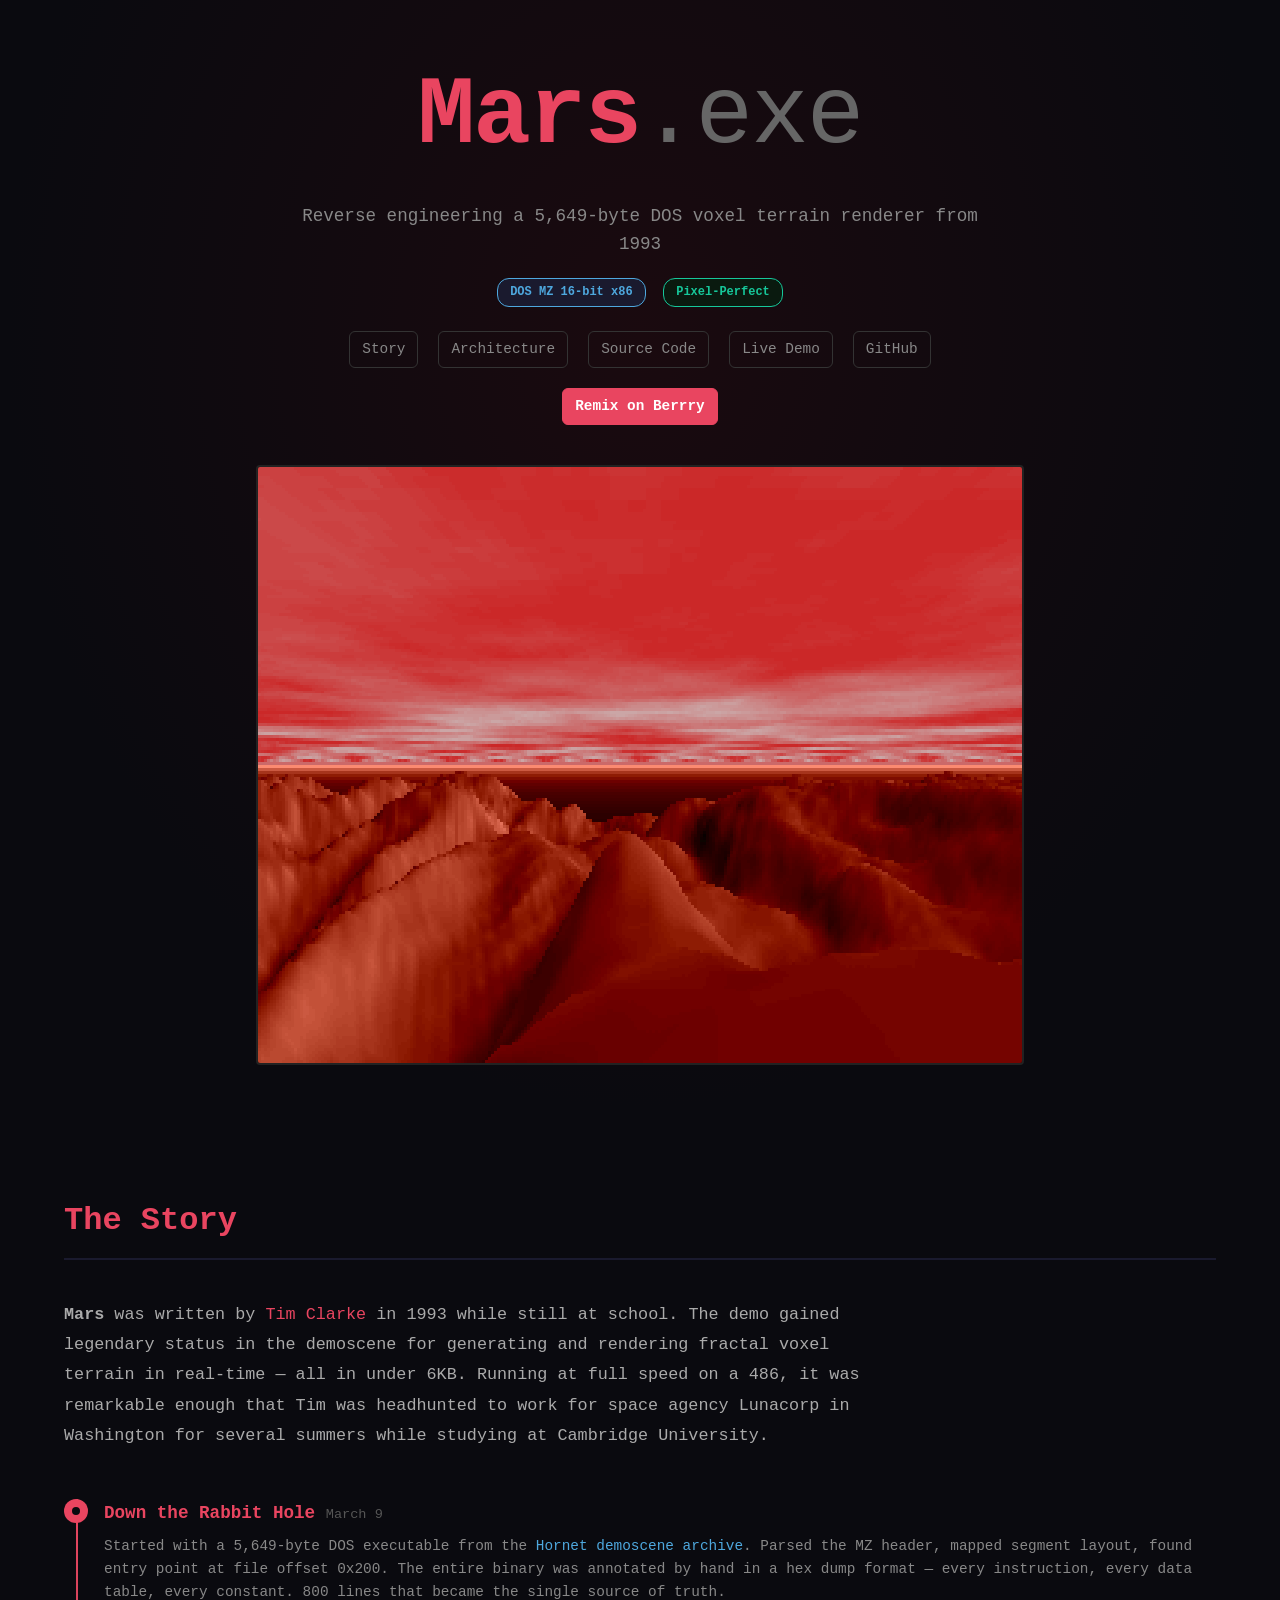
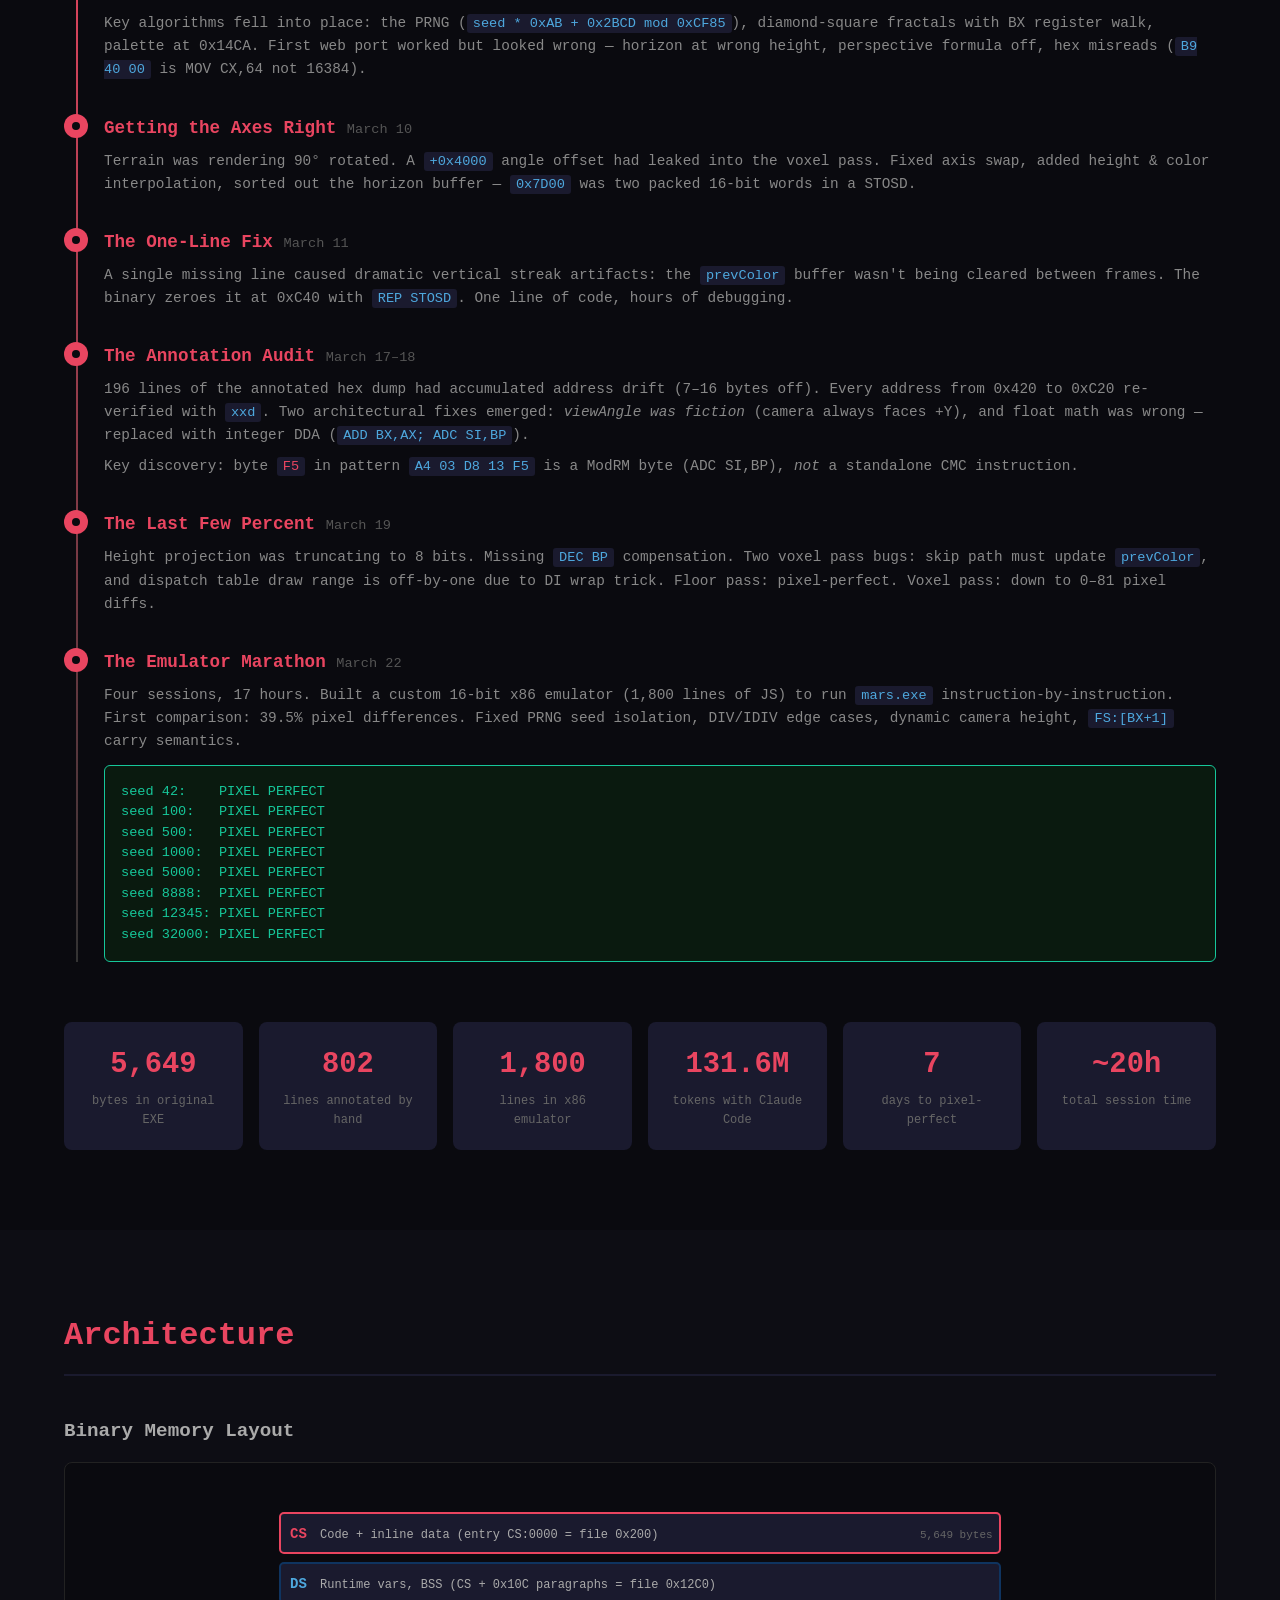
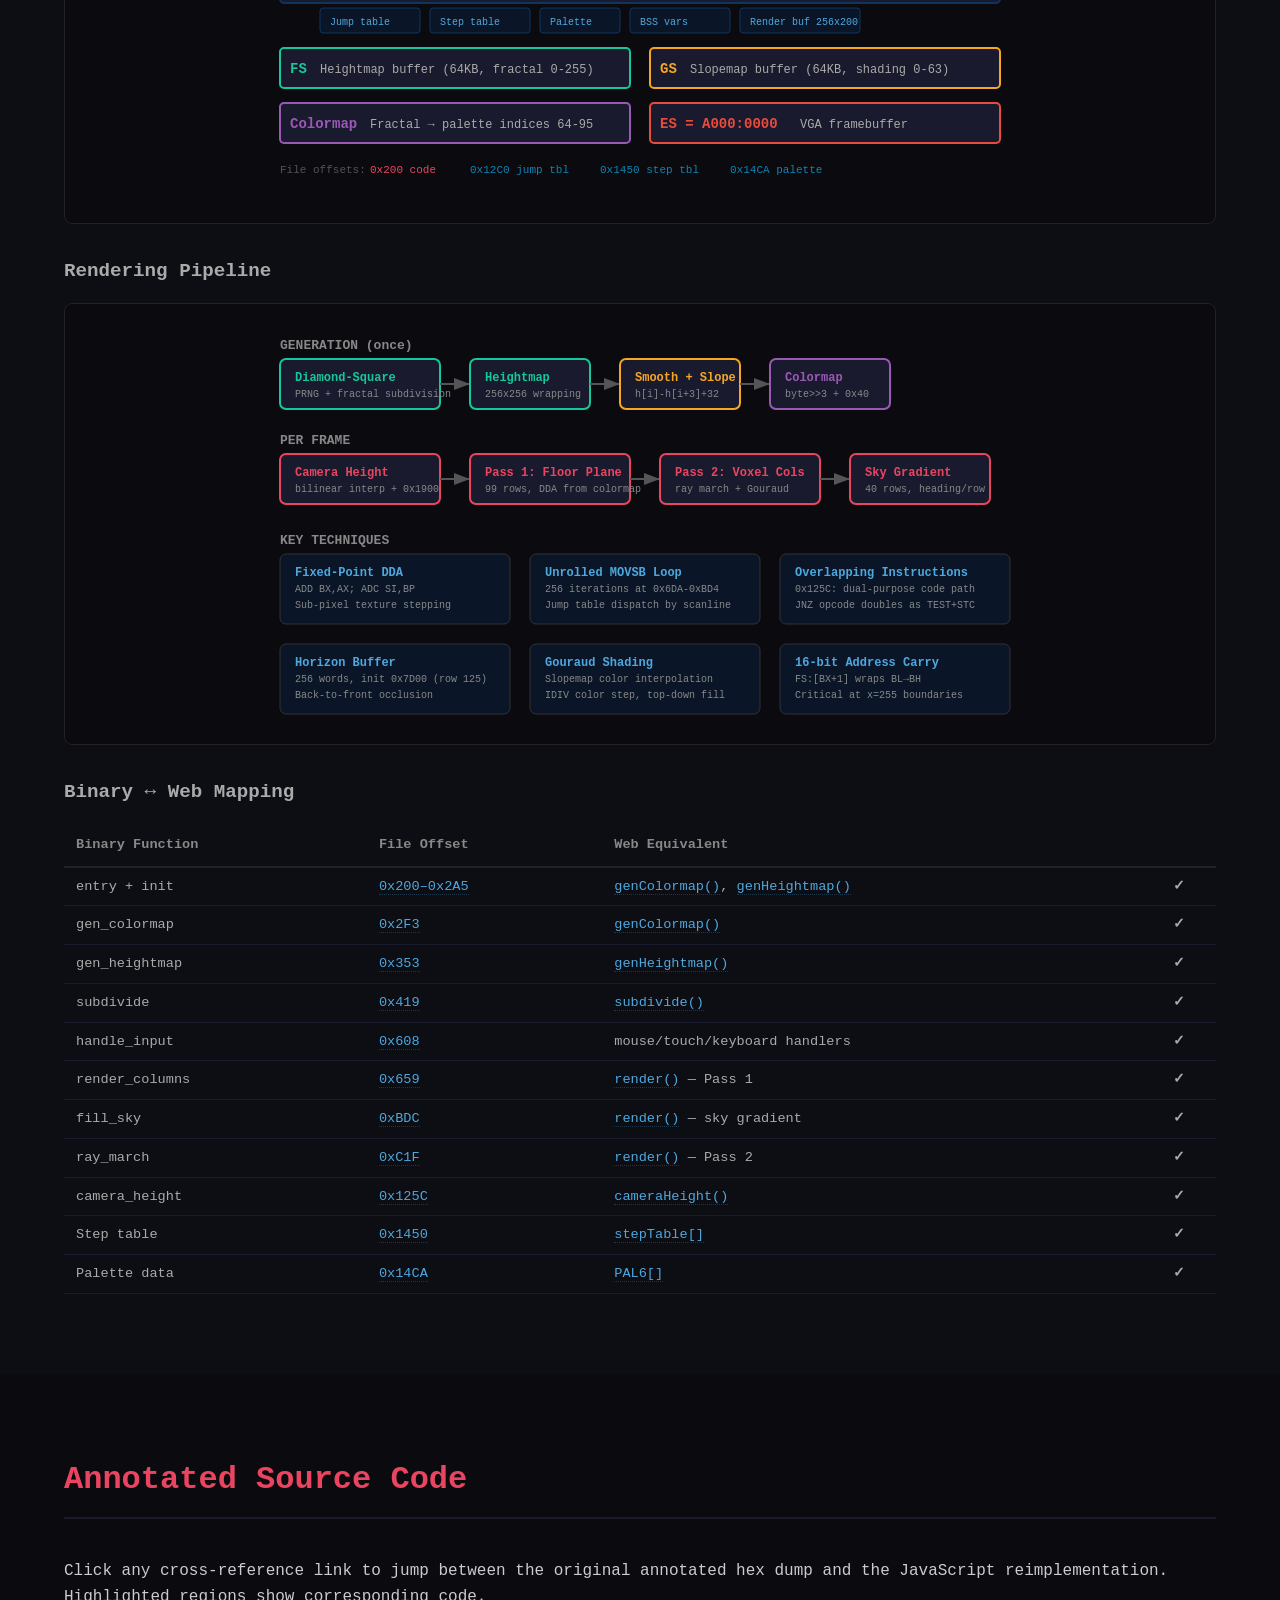
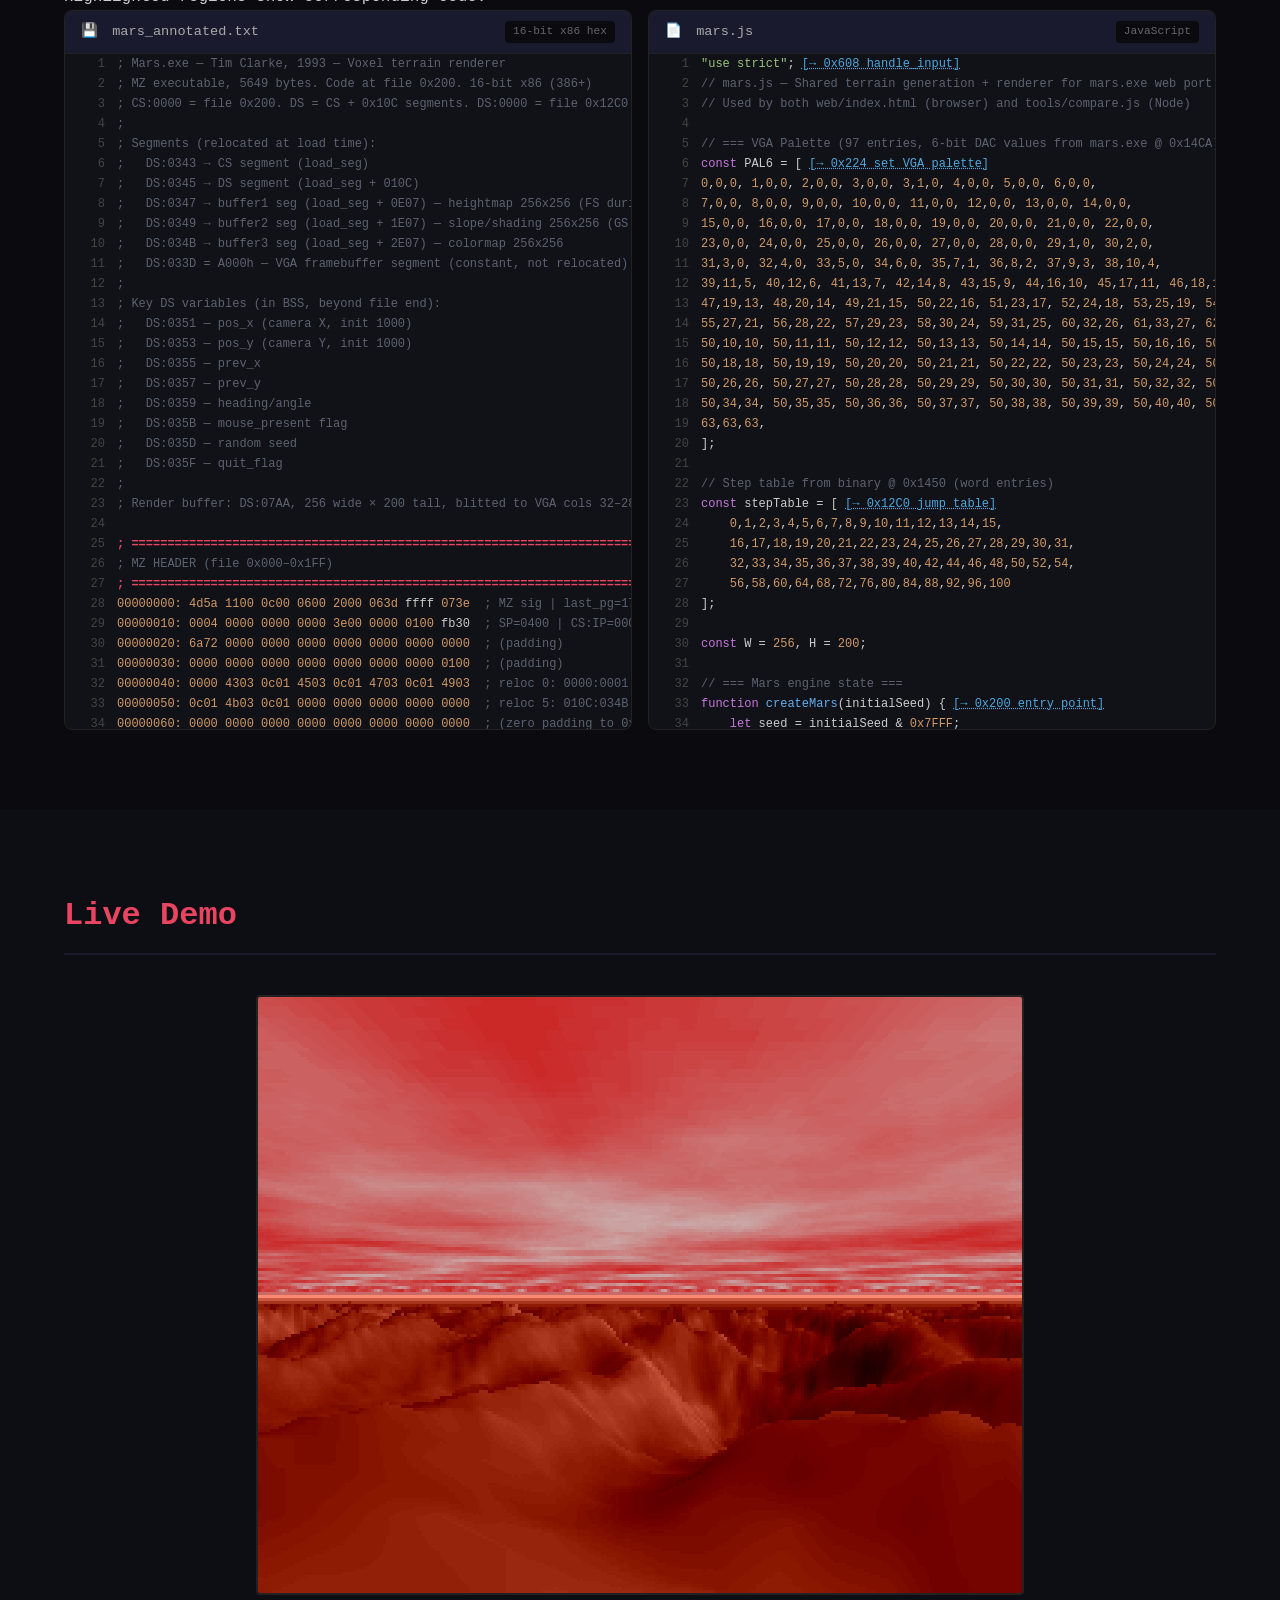
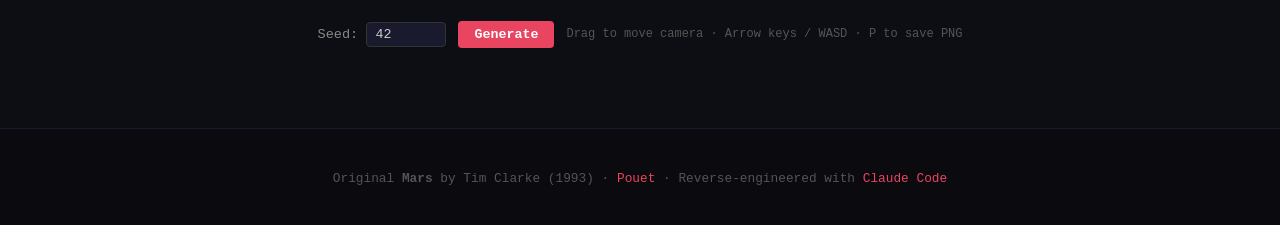
==== commit b841492d: "Add Remix on Berrry button and GitHub link to hero nav Uses /remix relative path per berrry service " ====
--- a/site/index.html
+++ b/site/index.html
@@ -24,6 +24,8 @@
       <a href="#architecture">Architecture</a>
       <a href="#source">Source Code</a>
       <a href="#demo">Live Demo</a>
+      <a href="https://github.com/vgrichina/mars-exe-re">GitHub</a>
+      <a href="/remix" class="remix-btn">Remix on Berrry</a>
     </nav>
   </div>
   <div class="hero-demo">
--- a/site/style.css
+++ b/site/style.css
@@ -52,6 +52,13 @@
   transition: all 0.2s;
 }
 .hero-nav a:hover { color: #e94560; border-color: #e94560; text-decoration: none; }
+.remix-btn.remix-btn {
+  background: #e94560;
+  color: #fff;
+  border-color: #e94560;
+  font-weight: 600;
+}
+.remix-btn.remix-btn:hover { background: #c23652; border-color: #c23652; color: #fff; }
 .hero-demo {
   margin-top: 40px;
 }
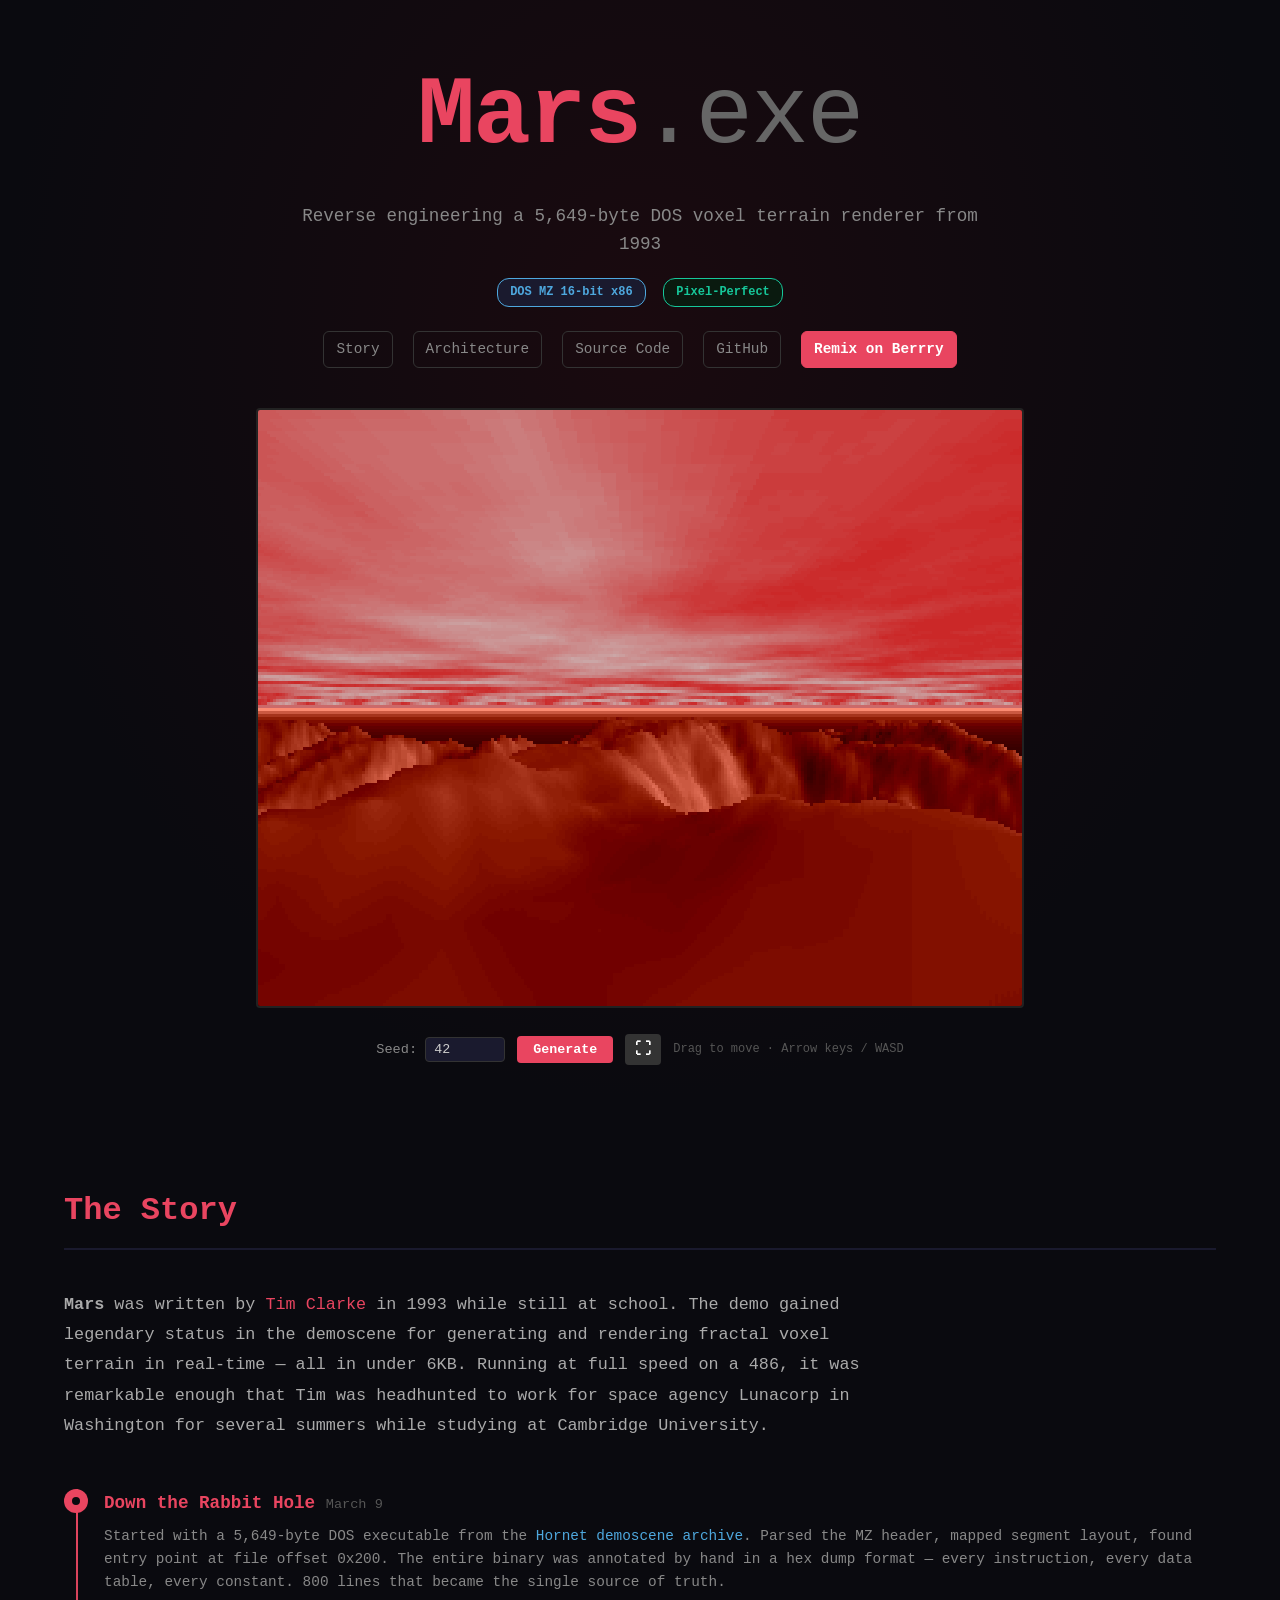
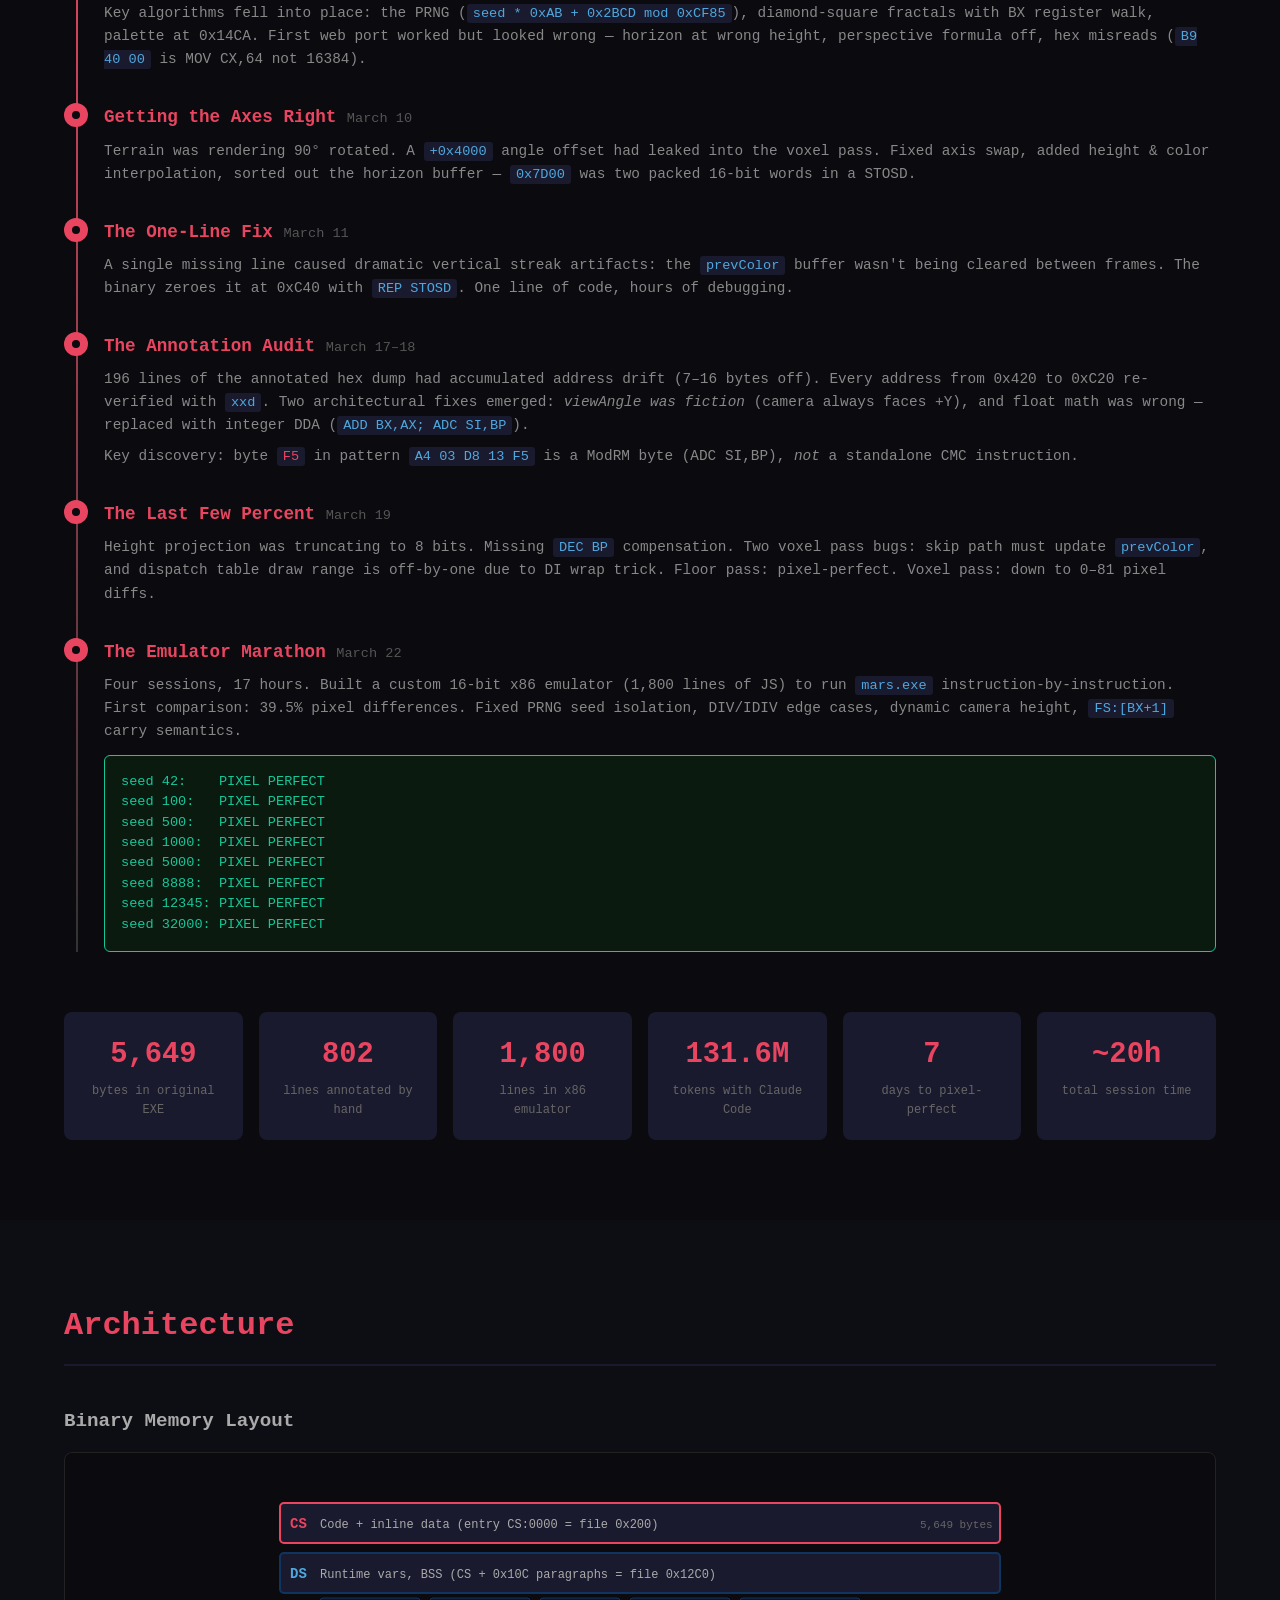
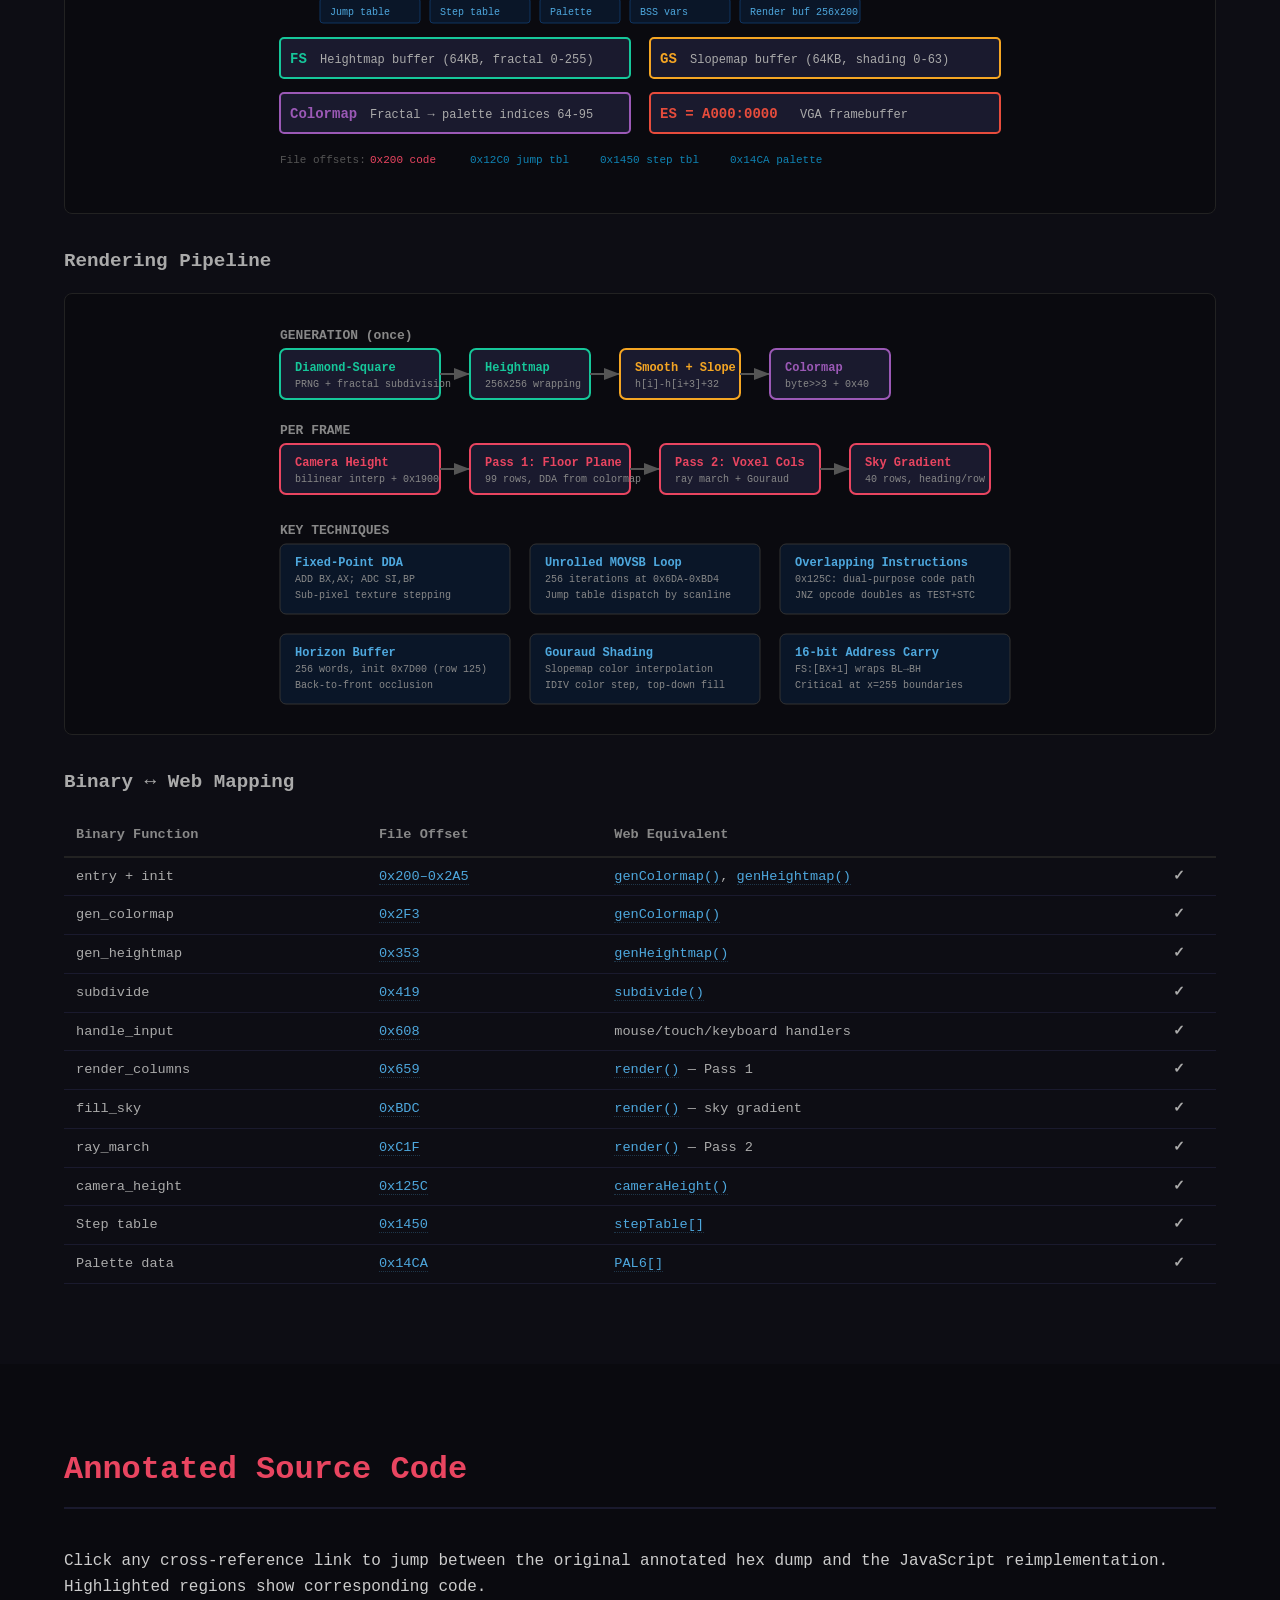
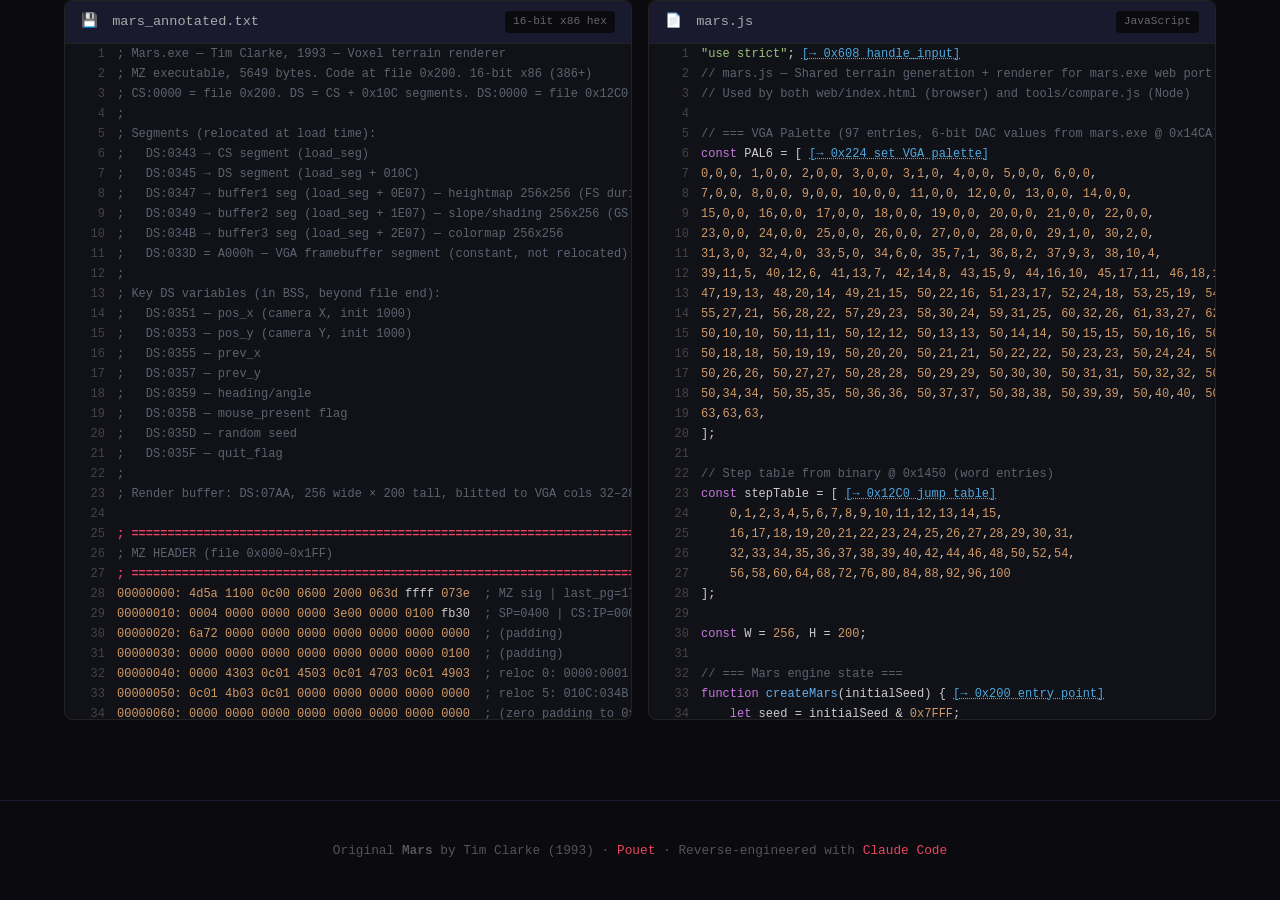
==== commit 5d663300: "Merge live demo into hero section, add fullscreen button Single canvas with seed controls in hero. F" ====
--- a/site/index.html
+++ b/site/index.html
@@ -23,13 +23,18 @@
       <a href="#story">Story</a>
       <a href="#architecture">Architecture</a>
       <a href="#source">Source Code</a>
-      <a href="#demo">Live Demo</a>
       <a href="https://github.com/vgrichina/mars-exe-re">GitHub</a>
       <a href="/remix" class="remix-btn">Remix on Berrry</a>
     </nav>
   </div>
-  <div class="hero-demo">
+  <div class="hero-demo" id="demo">
     <canvas id="hero-canvas" width="256" height="200"></canvas>
+    <div class="demo-controls">
+      <label>Seed: <input type="number" id="seed-input" value="42" min="0" max="32767"></label>
+      <button id="seed-btn">Generate</button>
+      <button id="fullscreen-btn" title="Fullscreen">&#x26F6;</button>
+      <span class="demo-hint">Drag to move &middot; Arrow keys / WASD</span>
+    </div>
   </div>
 </header>
 
@@ -410,22 +415,6 @@
   </div>
 </section>
 
-<!-- ═══════════════════════════════════════════════════════════════════════ -->
-<!-- LIVE DEMO                                                               -->
-<!-- ═══════════════════════════════════════════════════════════════════════ -->
-<section id="demo" class="section section-dark">
-  <div class="container">
-    <h2>Live Demo</h2>
-    <div class="demo-wrap">
-      <canvas id="demo-canvas" width="256" height="200"></canvas>
-      <div class="demo-controls">
-        <label>Seed: <input type="number" id="seed-input" value="42" min="0" max="32767"></label>
-        <button id="seed-btn">Generate</button>
-        <span class="demo-hint">Drag to move camera &middot; Arrow keys / WASD &middot; P to save PNG</span>
-      </div>
-    </div>
-  </div>
-</section>
 
 <!-- ═══════════════════════════════════════════════════════════════════════ -->
 <!-- FOOTER                                                                  -->
--- a/site/style.css
+++ b/site/style.css
@@ -302,8 +302,7 @@
 
 .loading { padding: 40px; color: #555; text-align: center; }
 
-/* === Demo === */
-.demo-wrap { text-align: center; }
+/* === Demo controls === */
 .demo-controls {
   margin-top: 16px;
   display: flex;
@@ -333,7 +332,56 @@
   font-weight: 600;
 }
 .demo-controls button:hover { background: #c23652; }
+#fullscreen-btn { background: #333; padding: 6px 10px; font-size: 1rem; }
+#fullscreen-btn:hover { background: #555; }
 .demo-hint { color: #555; font-size: 0.75rem; }
+
+/* === Fullscreen === */
+.hero-demo.fullscreen {
+  position: fixed;
+  inset: 0;
+  z-index: 9999;
+  background: #000;
+  display: flex;
+  flex-direction: column;
+  align-items: center;
+  justify-content: center;
+  margin: 0;
+}
+.hero-demo.fullscreen canvas {
+  width: 100vw !important;
+  height: auto !important;
+  max-width: none;
+  max-height: 100vh;
+  aspect-ratio: 256 / 200;
+}
+.hero-demo.fullscreen .demo-controls {
+  position: absolute;
+  bottom: 12px;
+  opacity: 0;
+  transition: opacity 0.3s;
+}
+.hero-demo.fullscreen:hover .demo-controls,
+.hero-demo.fullscreen .demo-controls:focus-within {
+  opacity: 1;
+}
+
+/* Mobile: fullscreen strips all chrome */
+@media (max-width: 768px) {
+  .hero-demo.fullscreen canvas {
+    width: 100vw !important;
+    height: 100vh !important;
+    max-height: none;
+    object-fit: contain;
+  }
+  .hero-demo.fullscreen .demo-controls {
+    bottom: 8px;
+    opacity: 1;
+    background: rgba(0,0,0,0.7);
+    padding: 8px 16px;
+    border-radius: 8px;
+  }
+}
 
 /* === Footer === */
 footer {
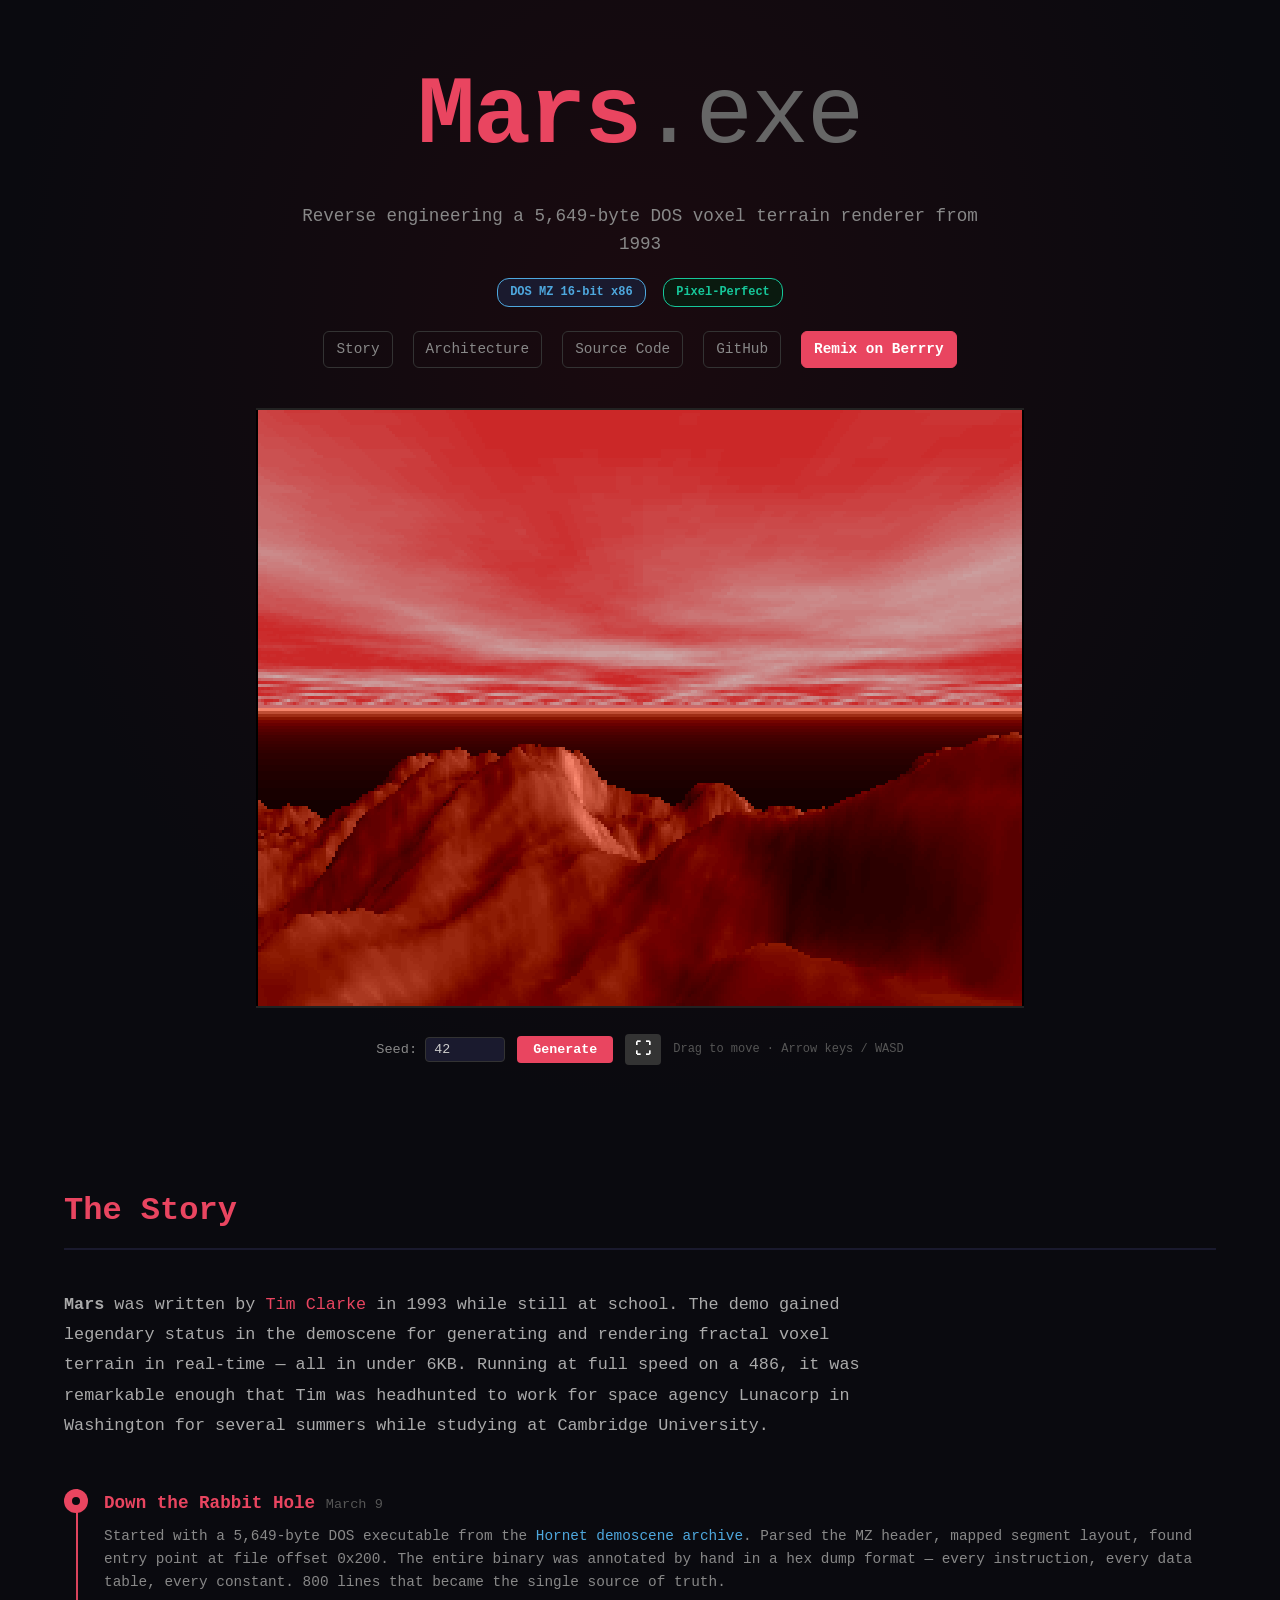
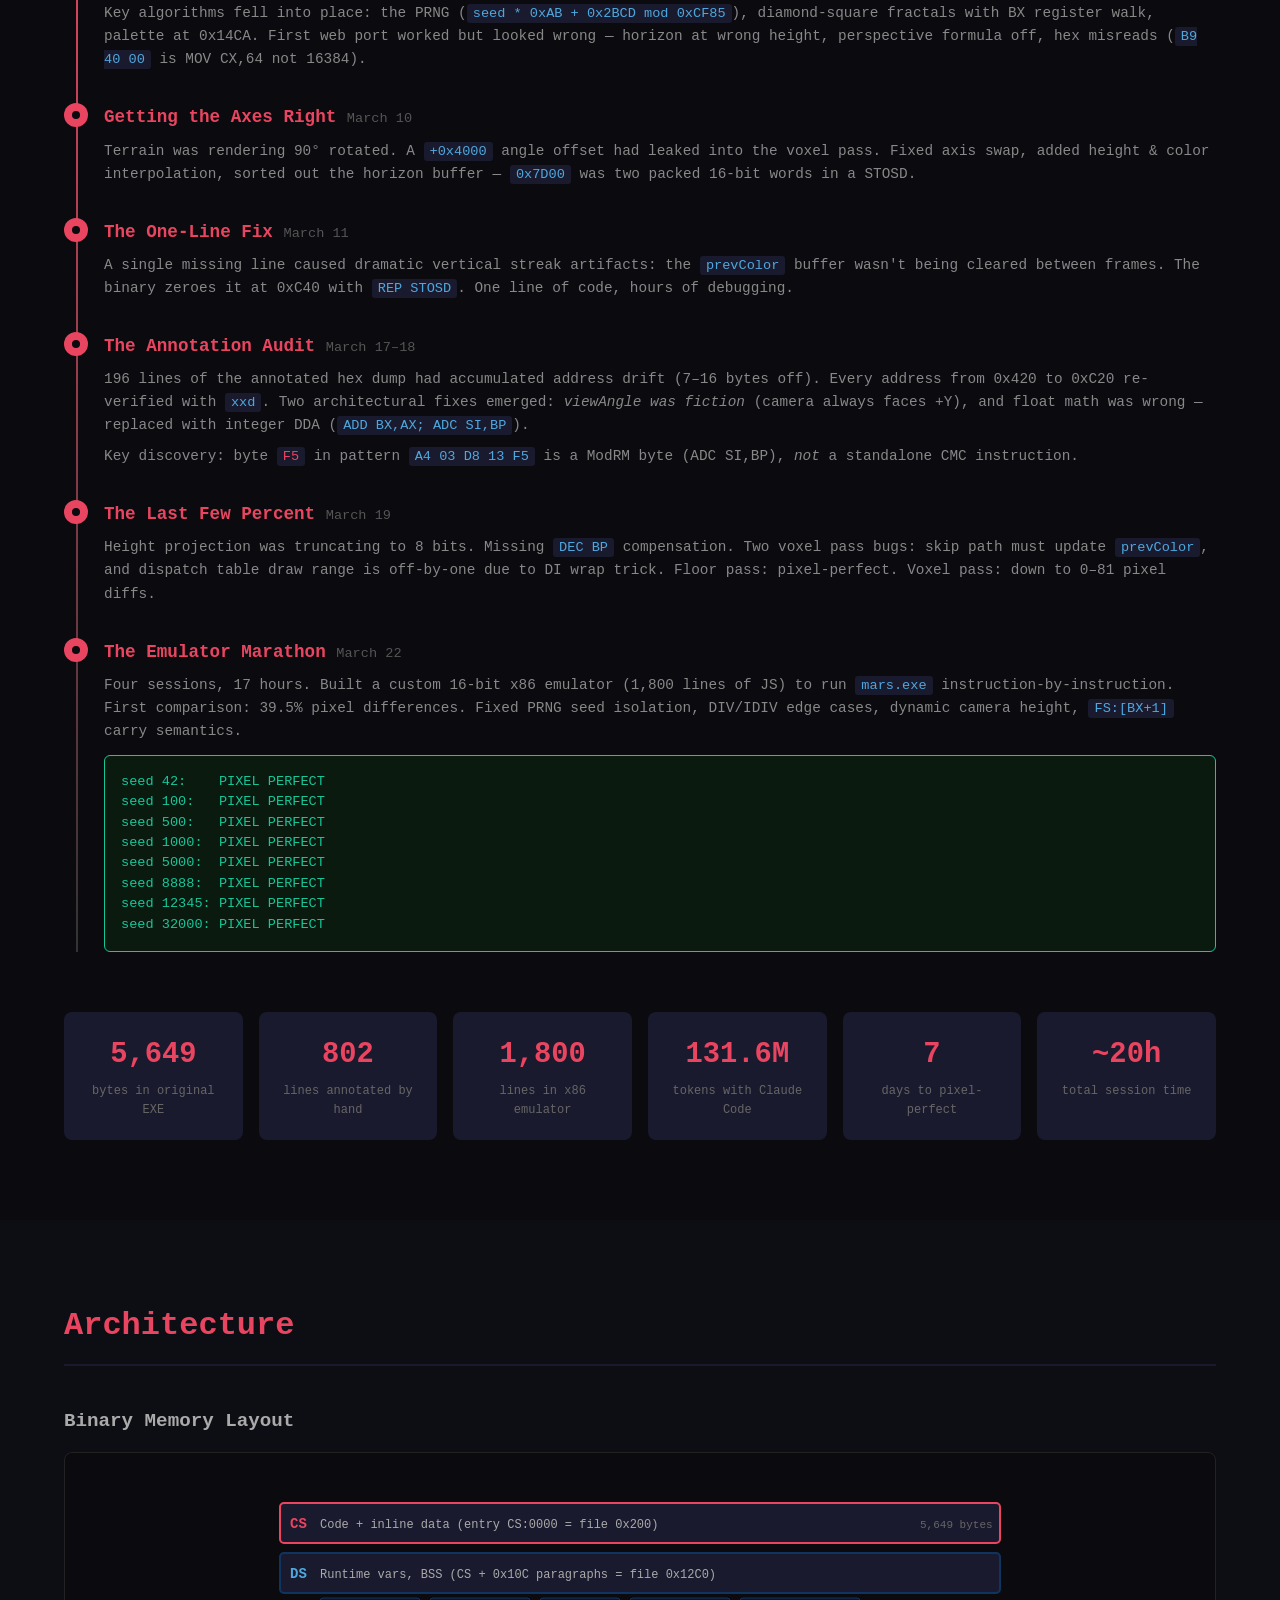
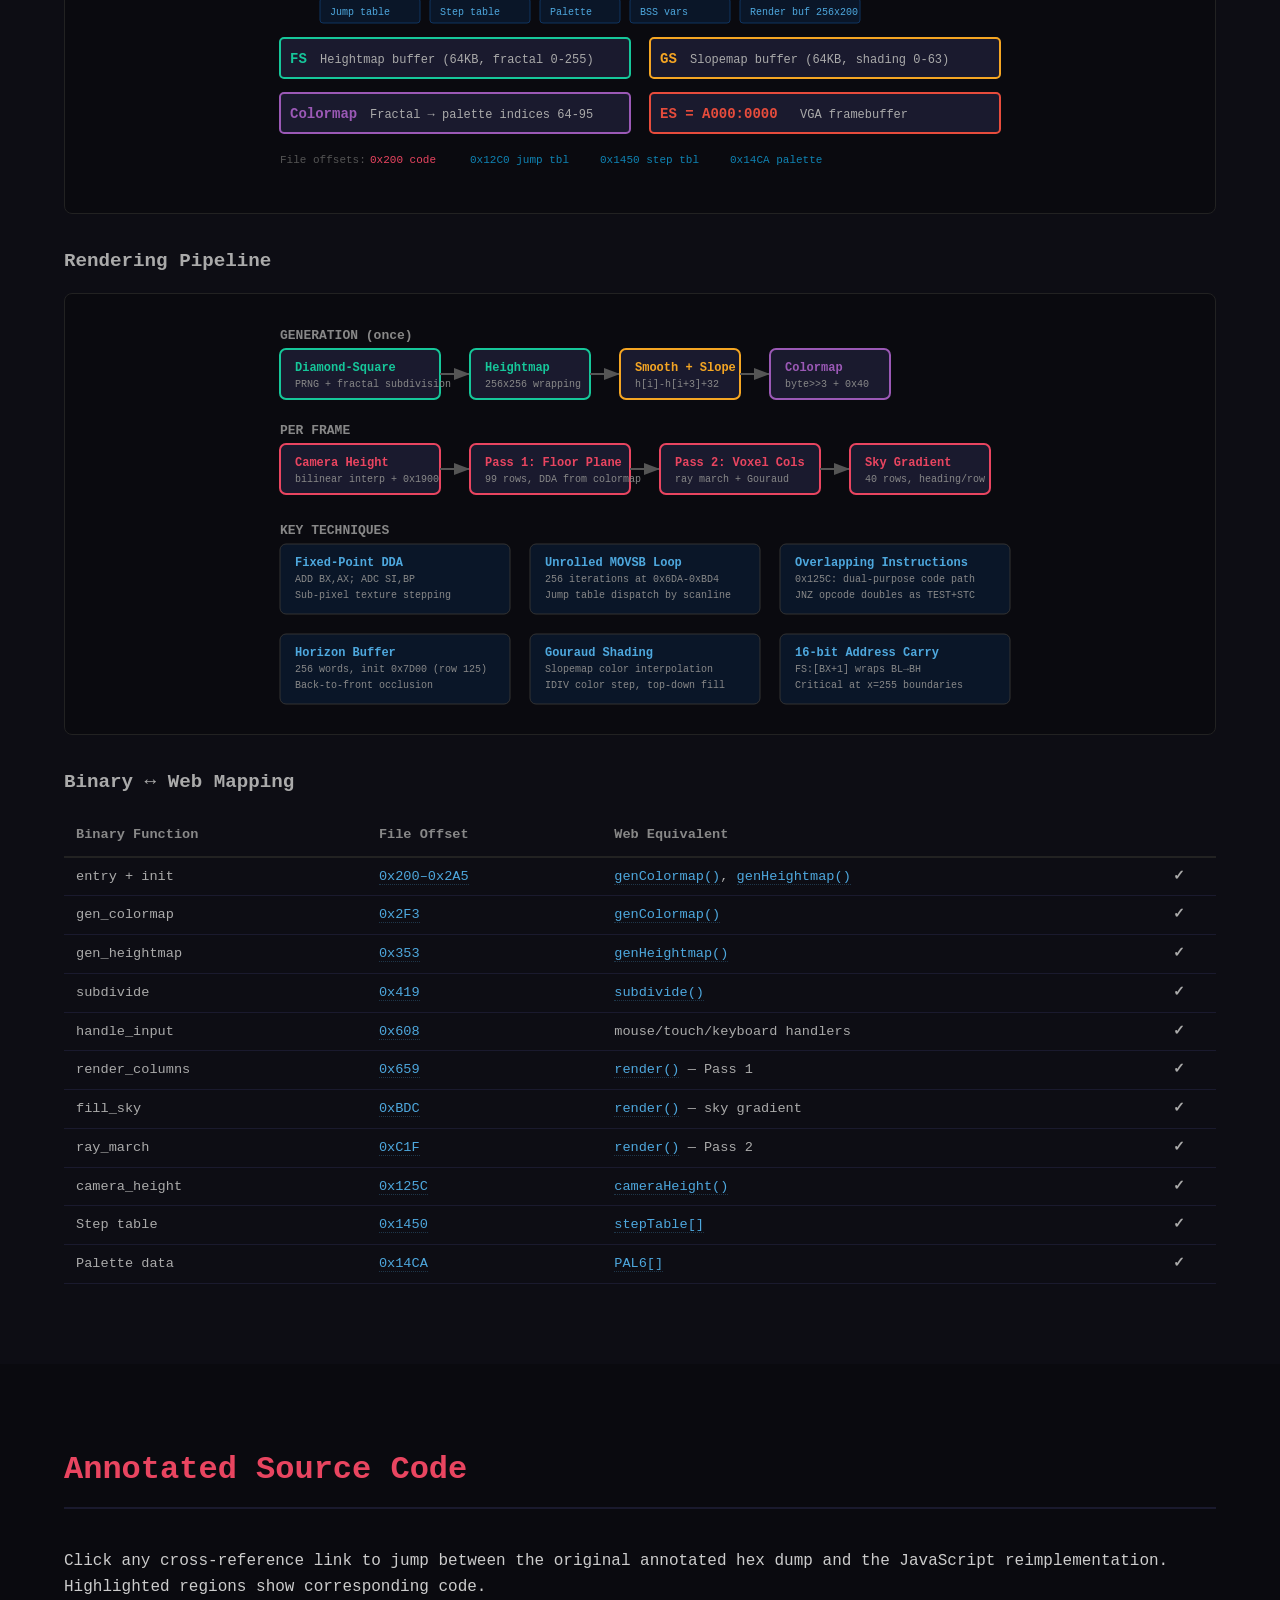
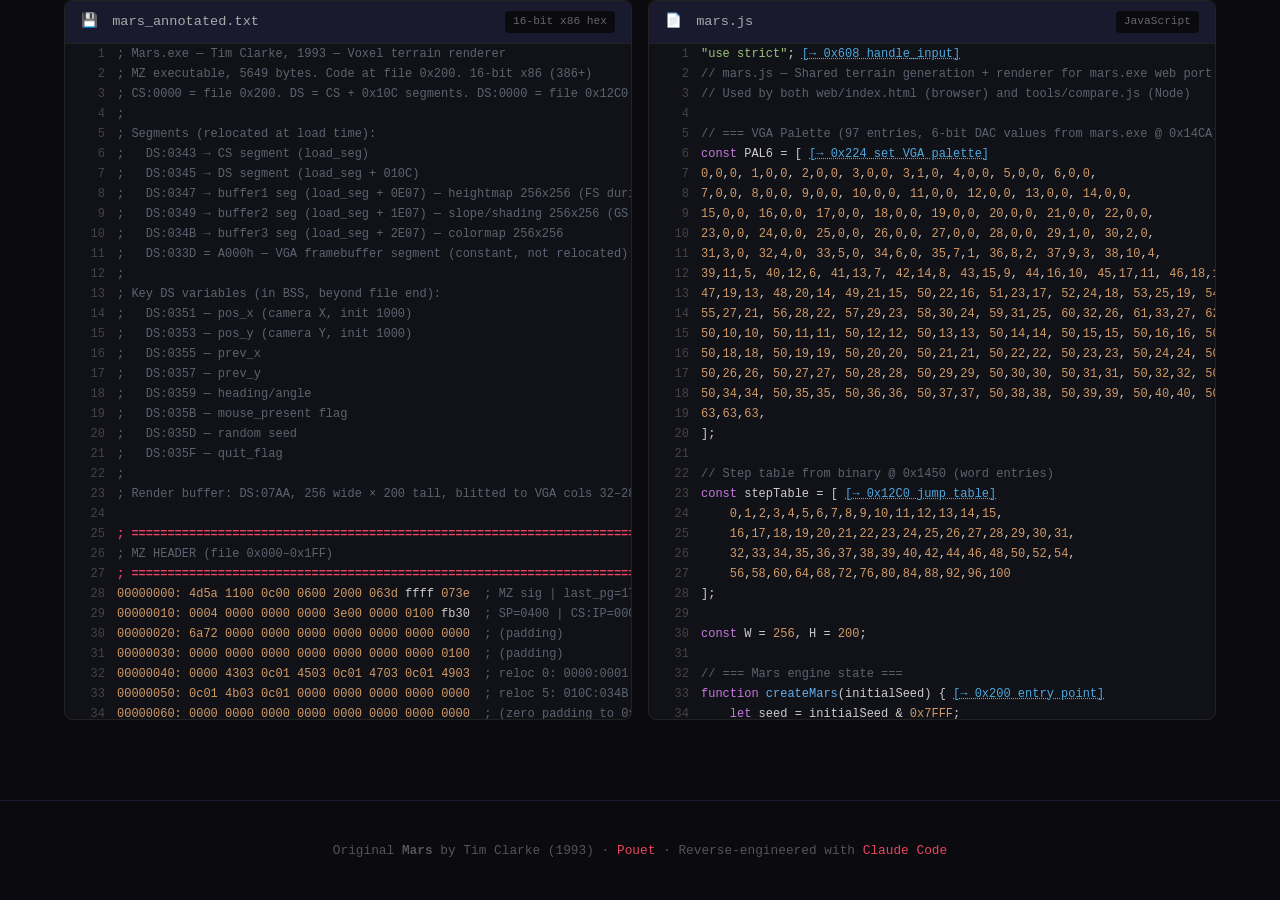
==== commit 98267a9e: "Move web port into site/, full 320x200 VGA rendering with compass Hero crops to center 256px; fullsc" ====
--- a/site/index.html
+++ b/site/index.html
@@ -28,7 +28,7 @@
     </nav>
   </div>
   <div class="hero-demo" id="demo">
-    <canvas id="hero-canvas" width="256" height="200"></canvas>
+    <canvas id="hero-canvas" width="320" height="200"></canvas>
     <div class="demo-controls">
       <label>Seed: <input type="number" id="seed-input" value="42" min="0" max="32767"></label>
       <button id="seed-btn">Generate</button>
@@ -425,7 +425,7 @@
   </div>
 </footer>
 
-<script src="../web/mars.js"></script>
+<script src="mars.js"></script>
 <script src="site.js"></script>
 </body>
 </html>
--- a/site/style.css
+++ b/site/style.css
@@ -62,18 +62,33 @@
 .hero-demo {
   margin-top: 40px;
 }
-.hero-demo canvas, #demo-canvas {
+.hero-demo {
+  overflow: hidden;
+  /* Crop 32px borders (10% each side of 320px) at 3x scale */
+  width: 768px;
+  max-width: 90vw;
+}
+.hero-demo canvas {
   image-rendering: pixelated;
   image-rendering: crisp-edges;
   border: 2px solid #222;
   border-radius: 4px;
   cursor: grab;
-  width: 768px;
+  /* 320x200 canvas scaled 3x = 960x600, crop to 768x600 center */
+  width: 960px;
   height: 600px;
-  max-width: 90vw;
-  max-height: 60vw;
-}
-.hero-demo canvas:active, #demo-canvas:active { cursor: grabbing; }
+  max-width: none;
+  margin-left: -96px; /* (960-768)/2 */
+}
+@media (max-width: 860px) {
+  .hero-demo { width: 90vw; }
+  .hero-demo canvas {
+    width: calc(90vw * 320 / 256);
+    height: calc(90vw * 200 / 256);
+    margin-left: calc(-90vw * 32 / 256);
+  }
+}
+.hero-demo canvas:active { cursor: grabbing; }
 
 /* === Sections === */
 .section { padding: 80px 0; }
@@ -343,45 +358,40 @@
   z-index: 9999;
   background: #000;
   display: flex;
-  flex-direction: column;
   align-items: center;
   justify-content: center;
   margin: 0;
+  width: 100vw !important;
+  max-width: none;
+  overflow: visible;
 }
 .hero-demo.fullscreen canvas {
-  width: 100vw !important;
-  height: auto !important;
-  max-width: none;
-  max-height: 100vh;
-  aspect-ratio: 256 / 200;
-}
-.hero-demo.fullscreen .demo-controls {
-  position: absolute;
-  bottom: 12px;
-  opacity: 0;
-  transition: opacity 0.3s;
-}
-.hero-demo.fullscreen:hover .demo-controls,
-.hero-demo.fullscreen .demo-controls:focus-within {
-  opacity: 1;
-}
-
-/* Mobile: fullscreen strips all chrome */
-@media (max-width: 768px) {
+  width: auto !important;
+  height: 100vh !important;
+  max-width: 100vw;
+  aspect-ratio: 320 / 200;
+  margin-left: 0 !important;
+  border: none !important;
+  border-radius: 0 !important;
+}
+@media (max-width: 768px), (orientation: portrait) {
   .hero-demo.fullscreen canvas {
     width: 100vw !important;
     height: 100vh !important;
-    max-height: none;
-    object-fit: contain;
+    aspect-ratio: auto;
   }
-  .hero-demo.fullscreen .demo-controls {
-    bottom: 8px;
-    opacity: 1;
-    background: rgba(0,0,0,0.7);
-    padding: 8px 16px;
-    border-radius: 8px;
-  }
-}
+}
+.hero-demo.fullscreen .demo-controls { display: none; }
+.hero-demo.fullscreen #fullscreen-btn {
+  display: block;
+  position: fixed;
+  top: 12px;
+  right: 12px;
+  z-index: 10000;
+  opacity: 0.3;
+  transition: opacity 0.2s;
+}
+.hero-demo.fullscreen #fullscreen-btn:hover { opacity: 1; }
 
 /* === Footer === */
 footer {
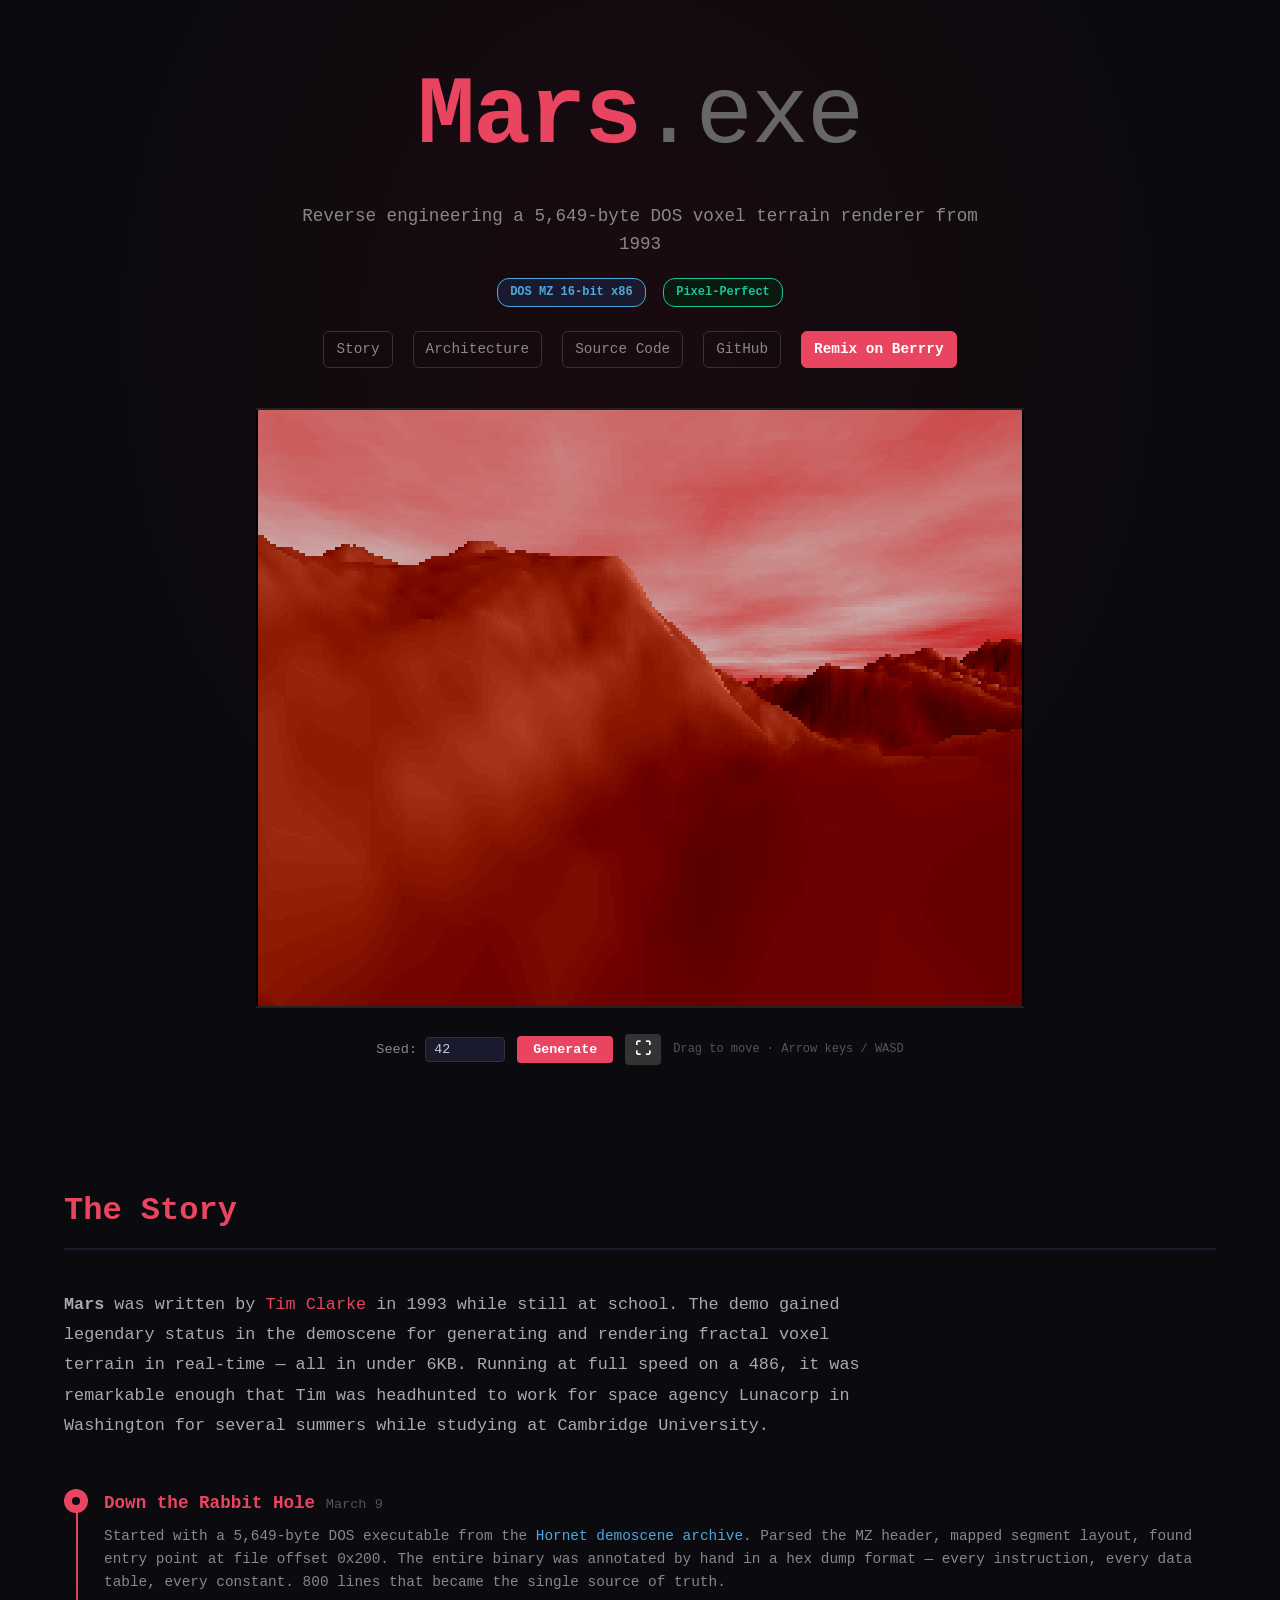
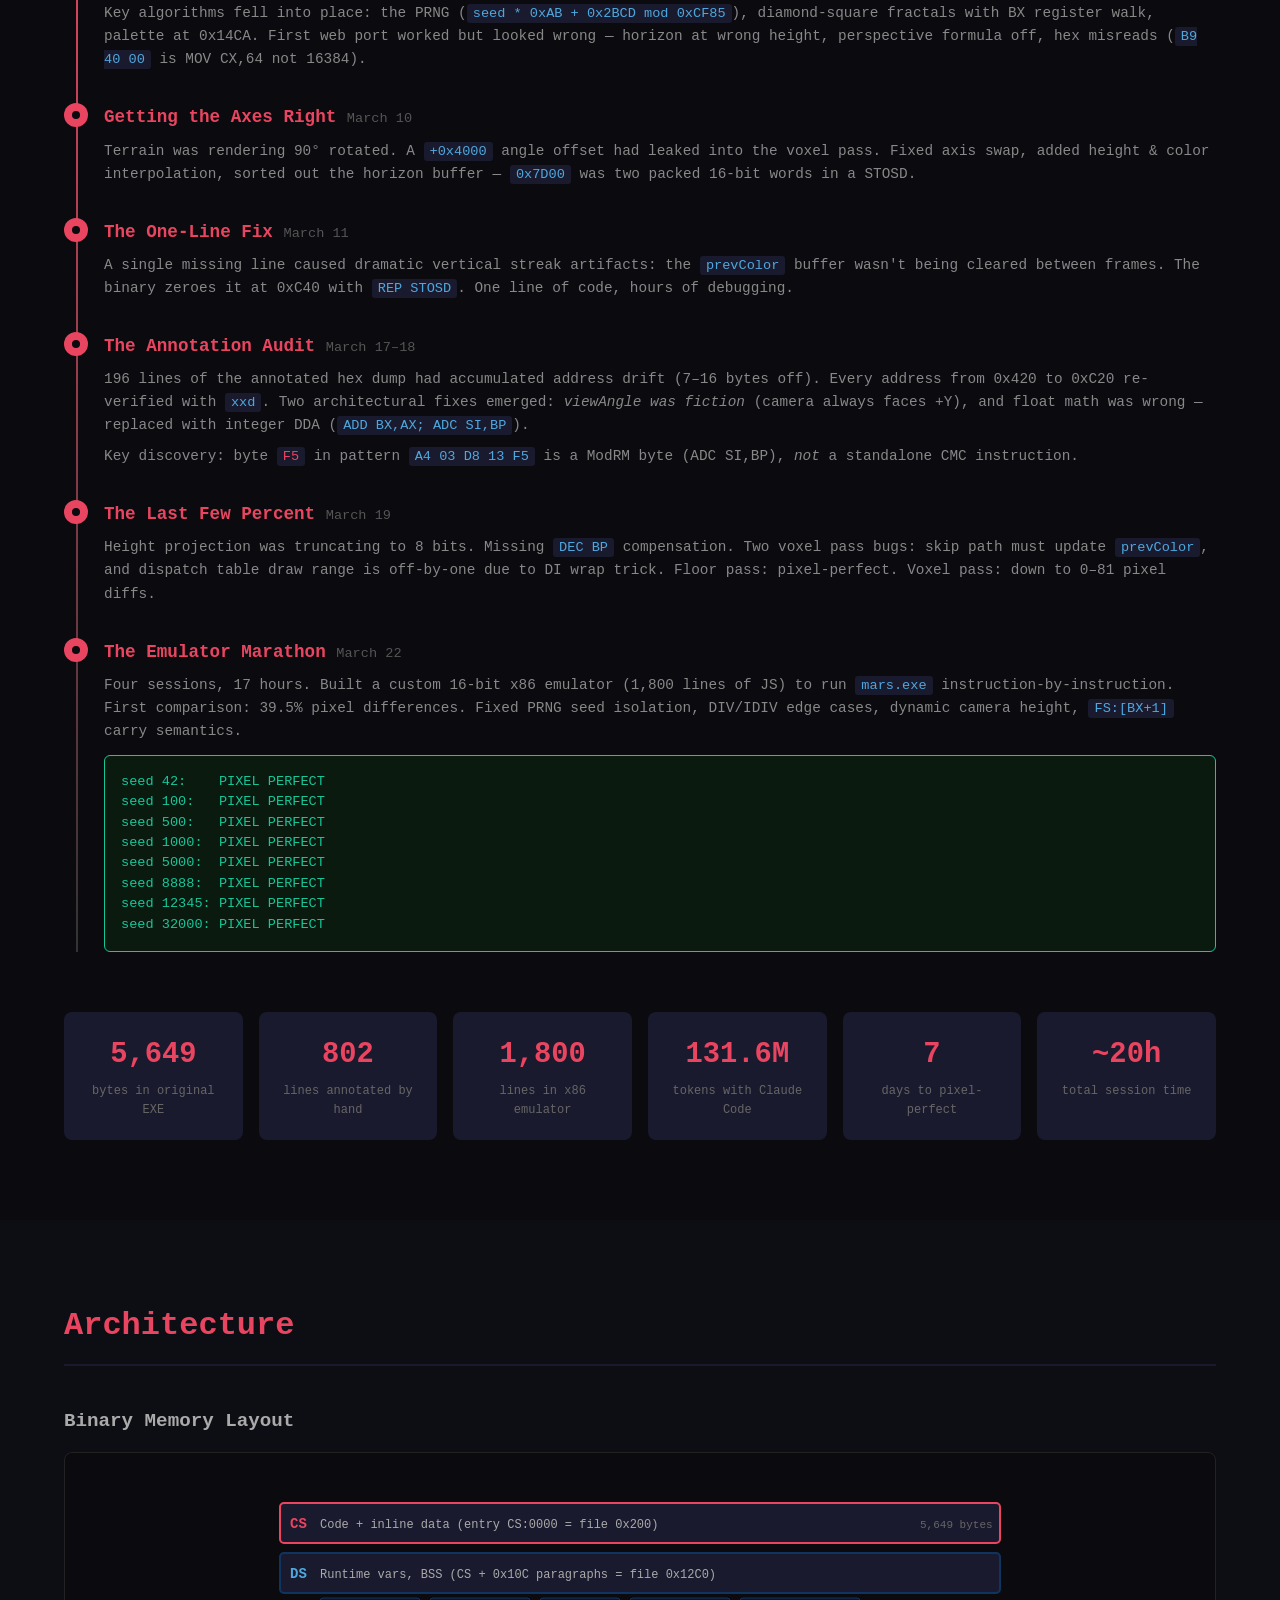
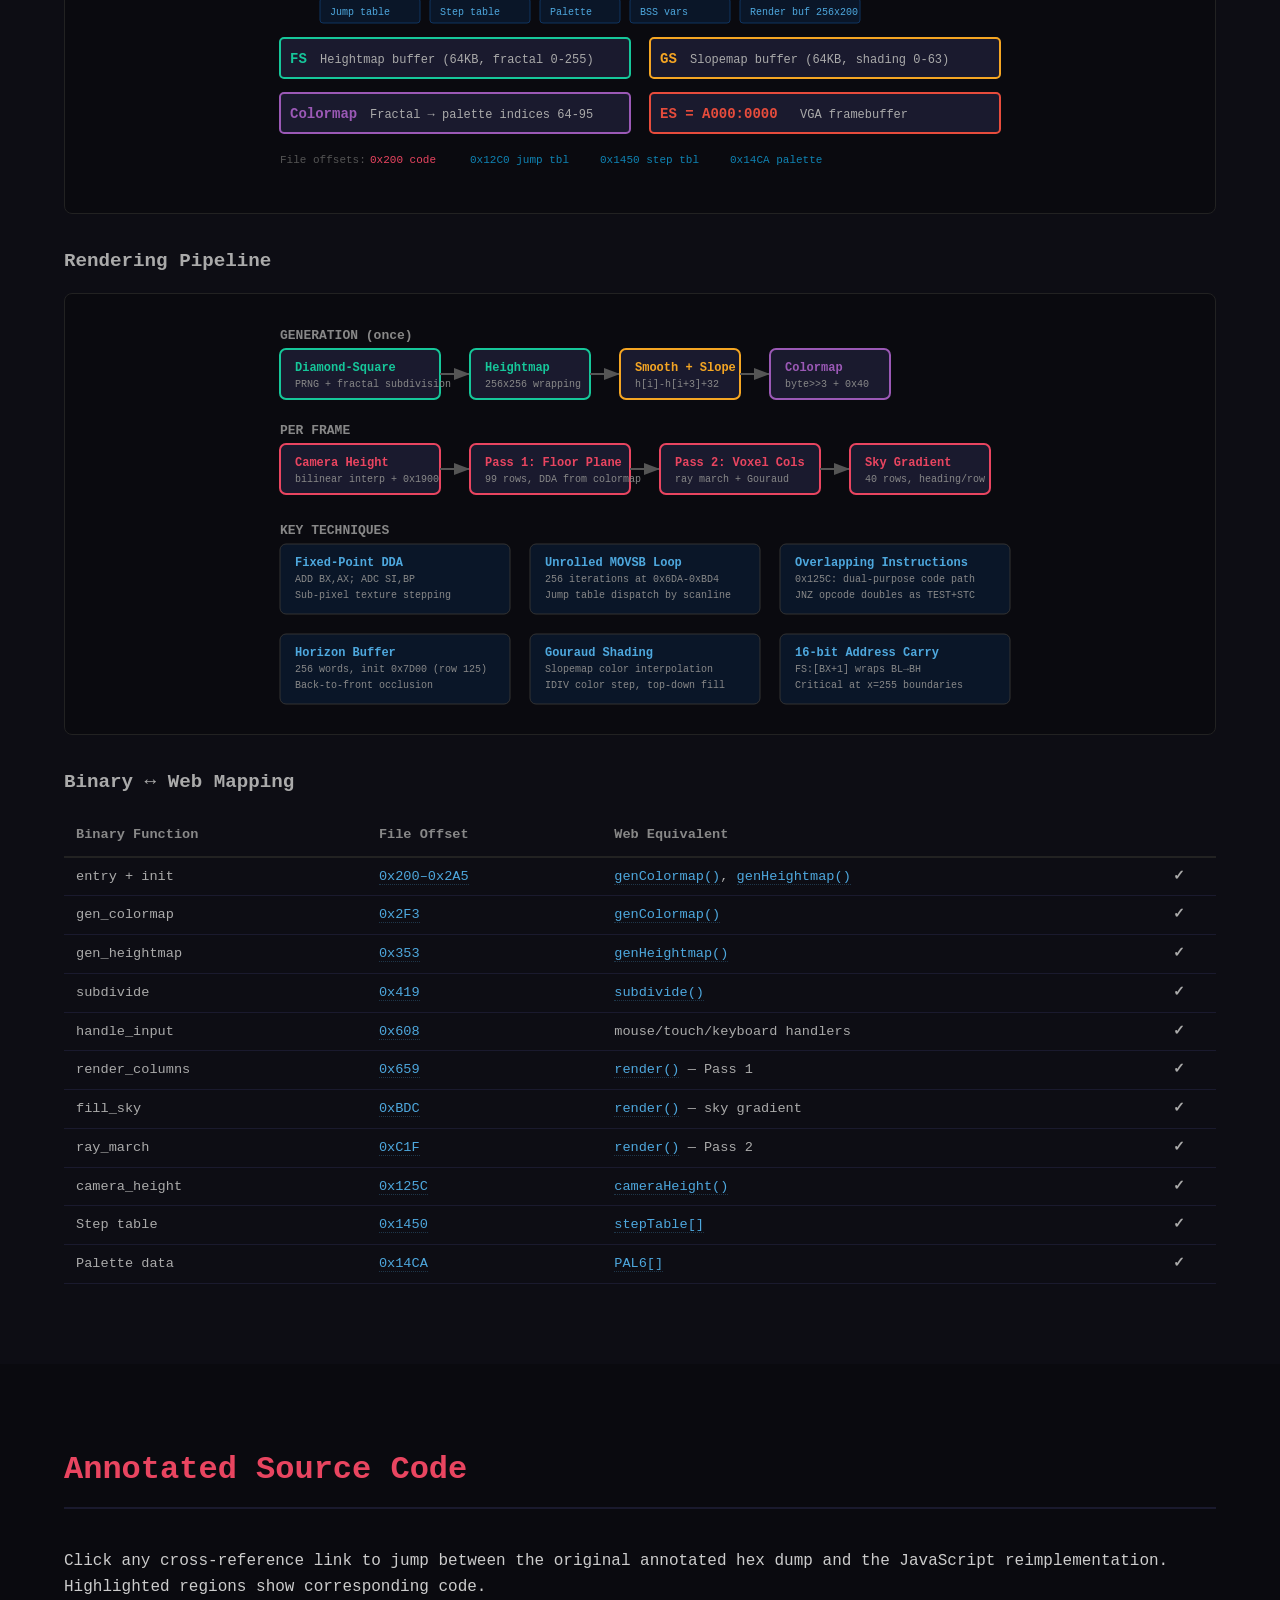
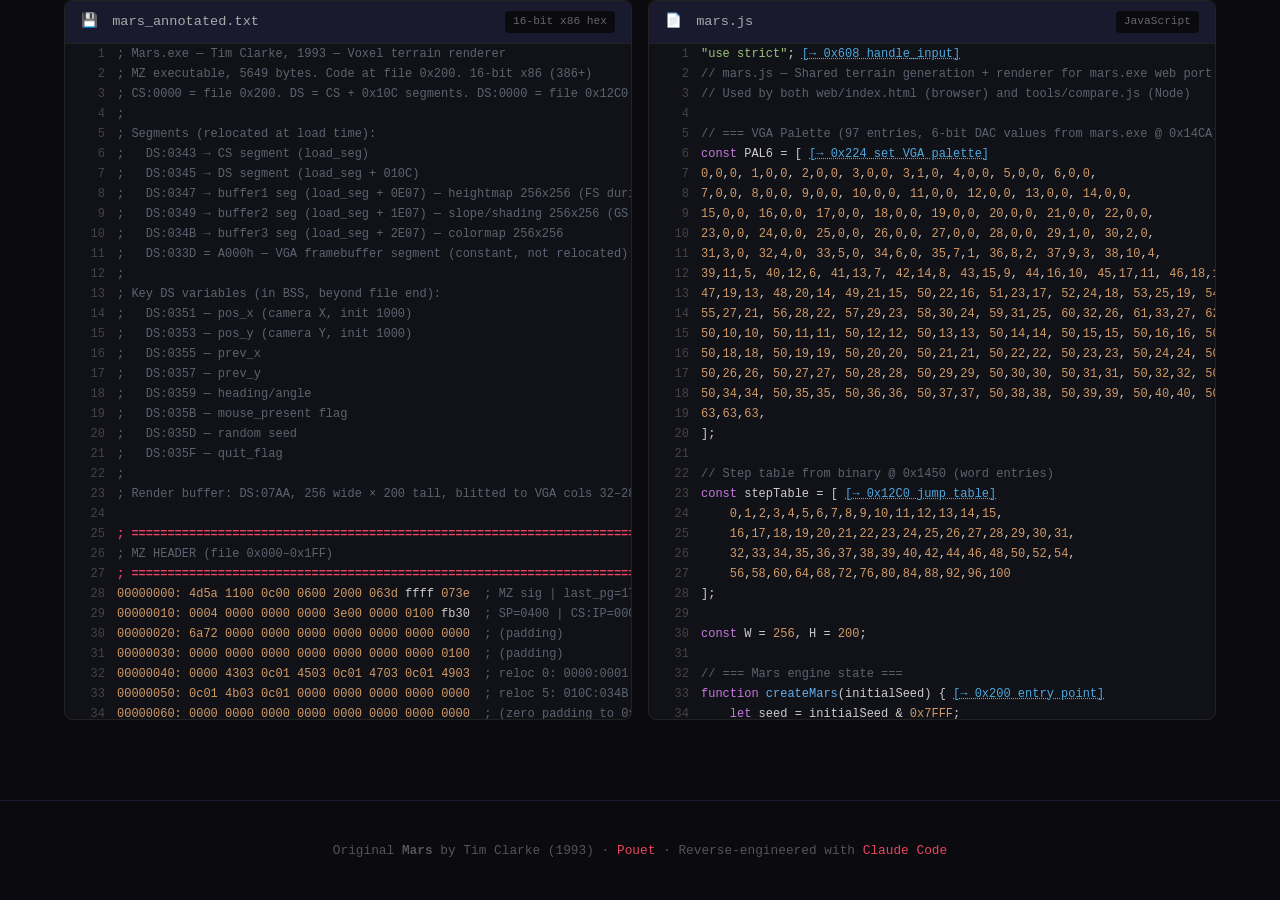
==== commit e4e6e688: "Add screenshot, berrry link, fix fullscreen exit button Screenshot from seed 420. Link to live demo " ====
--- a/site/index.html
+++ b/site/index.html
@@ -37,6 +37,7 @@
     </div>
   </div>
 </header>
+<button id="fullscreen-exit" title="Exit fullscreen">&#x2715;</button>
 
 <!-- ═══════════════════════════════════════════════════════════════════════ -->
 <!-- STORY                                                                   -->
--- a/site/style.css
+++ b/site/style.css
@@ -363,35 +363,51 @@
   margin: 0;
   width: 100vw !important;
   max-width: none;
-  overflow: visible;
+  overflow: hidden;
 }
 .hero-demo.fullscreen canvas {
-  width: auto !important;
-  height: 100vh !important;
-  max-width: 100vw;
+  /* Default: width-constrained (narrow/portrait), crop sides like hero */
+  min-width: calc(100vw * 320 / 256) !important;
+  width: calc(100vw * 320 / 256) !important;
+  height: auto !important;
+  max-height: 100vh;
   aspect-ratio: 320 / 200;
+  flex-shrink: 0;
   margin-left: 0 !important;
   border: none !important;
   border-radius: 0 !important;
 }
-@media (max-width: 768px), (orientation: portrait) {
+@media (min-aspect-ratio: 320/200) {
+  /* Landscape/desktop: fit full 320x200 to height, no crop */
   .hero-demo.fullscreen canvas {
-    width: 100vw !important;
+    min-width: 0 !important;
+    width: auto !important;
     height: 100vh !important;
-    aspect-ratio: auto;
+    flex-shrink: 1;
   }
 }
-.hero-demo.fullscreen .demo-controls { display: none; }
-.hero-demo.fullscreen #fullscreen-btn {
-  display: block;
+#fullscreen-exit {
+  display: none;
   position: fixed;
   top: 12px;
   right: 12px;
   z-index: 10000;
+  background: #333;
+  color: #fff;
+  border: none;
+  padding: 6px 10px;
+  border-radius: 4px;
+  cursor: pointer;
+  font-size: 1rem;
   opacity: 0.3;
   transition: opacity 0.2s;
 }
-.hero-demo.fullscreen #fullscreen-btn:hover { opacity: 1; }
+#fullscreen-exit:hover { opacity: 1; }
+.hero-demo.fullscreen .demo-controls { display: none; }
+body.is-fullscreen #fullscreen-exit { display: block; }
+@media (max-width: 768px), (hover: none) {
+  body.is-fullscreen #fullscreen-exit { opacity: 0.6; }
+}
 
 /* === Footer === */
 footer {
